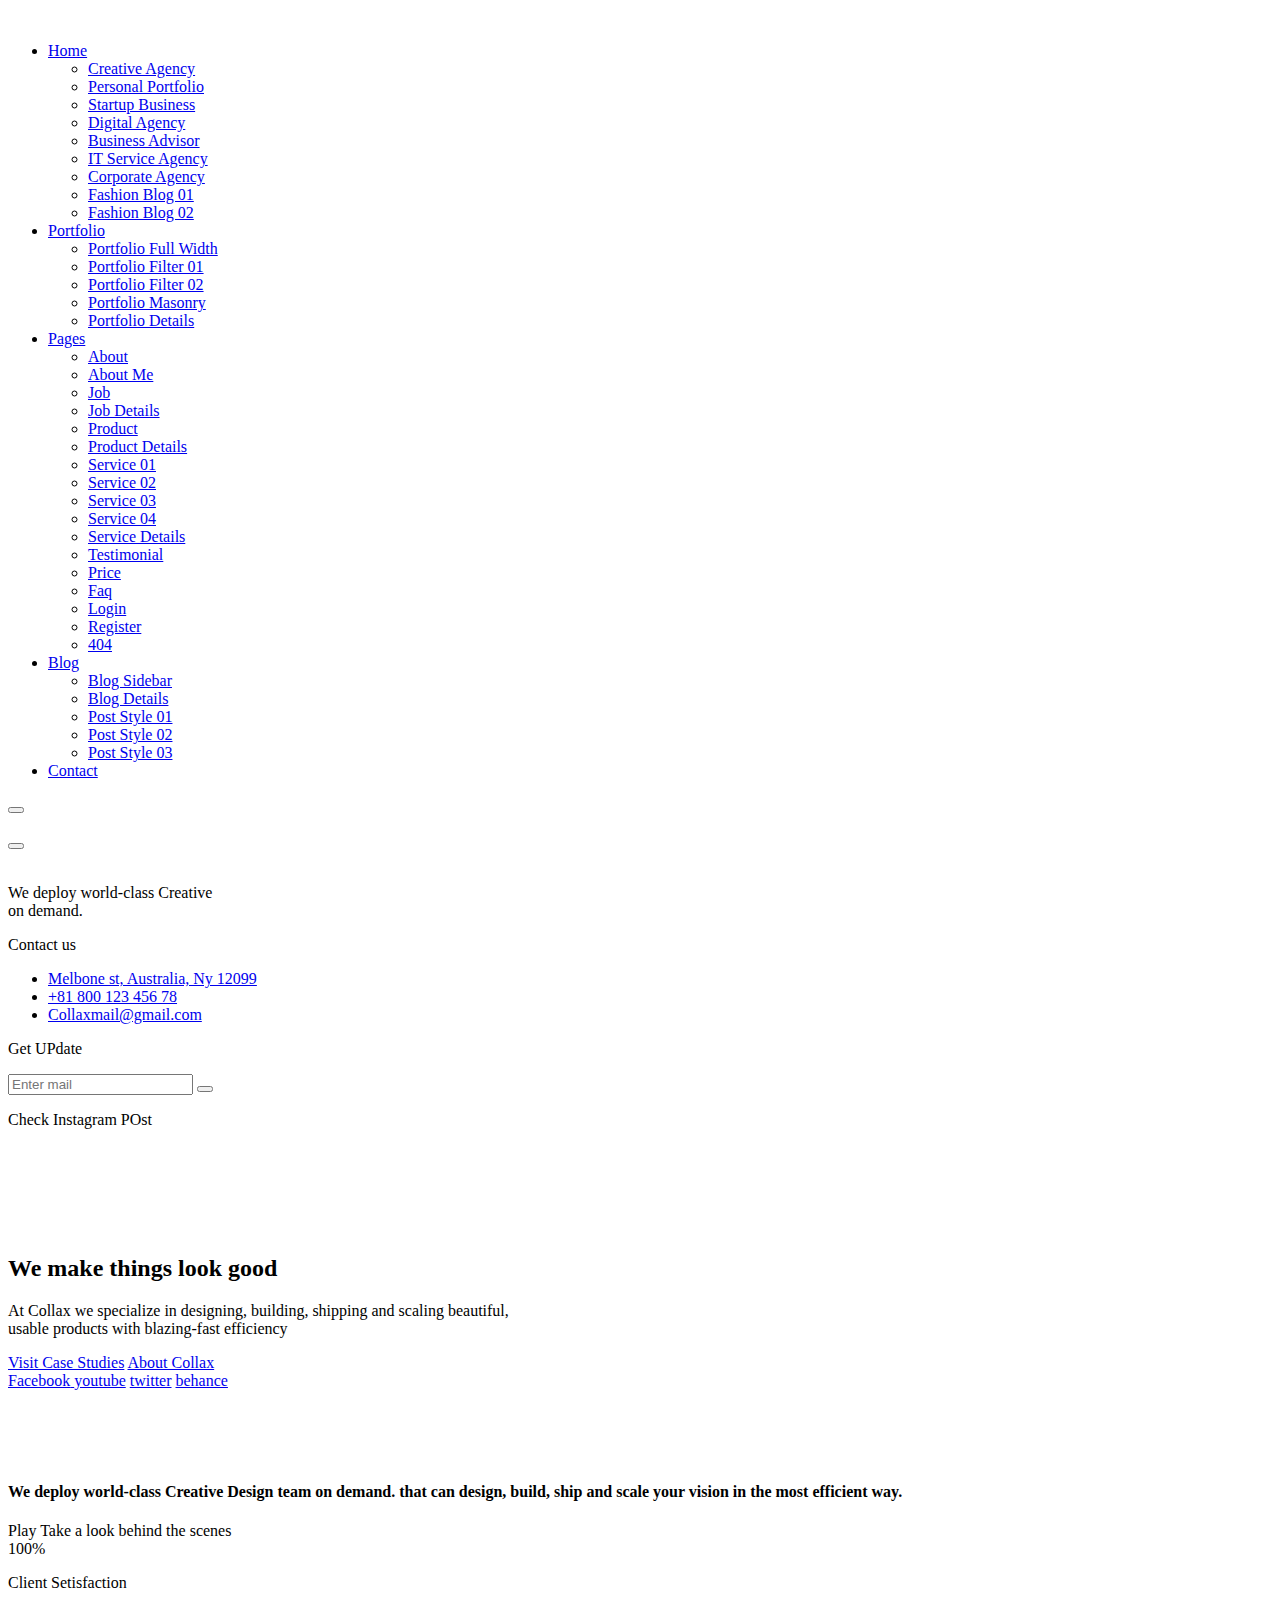
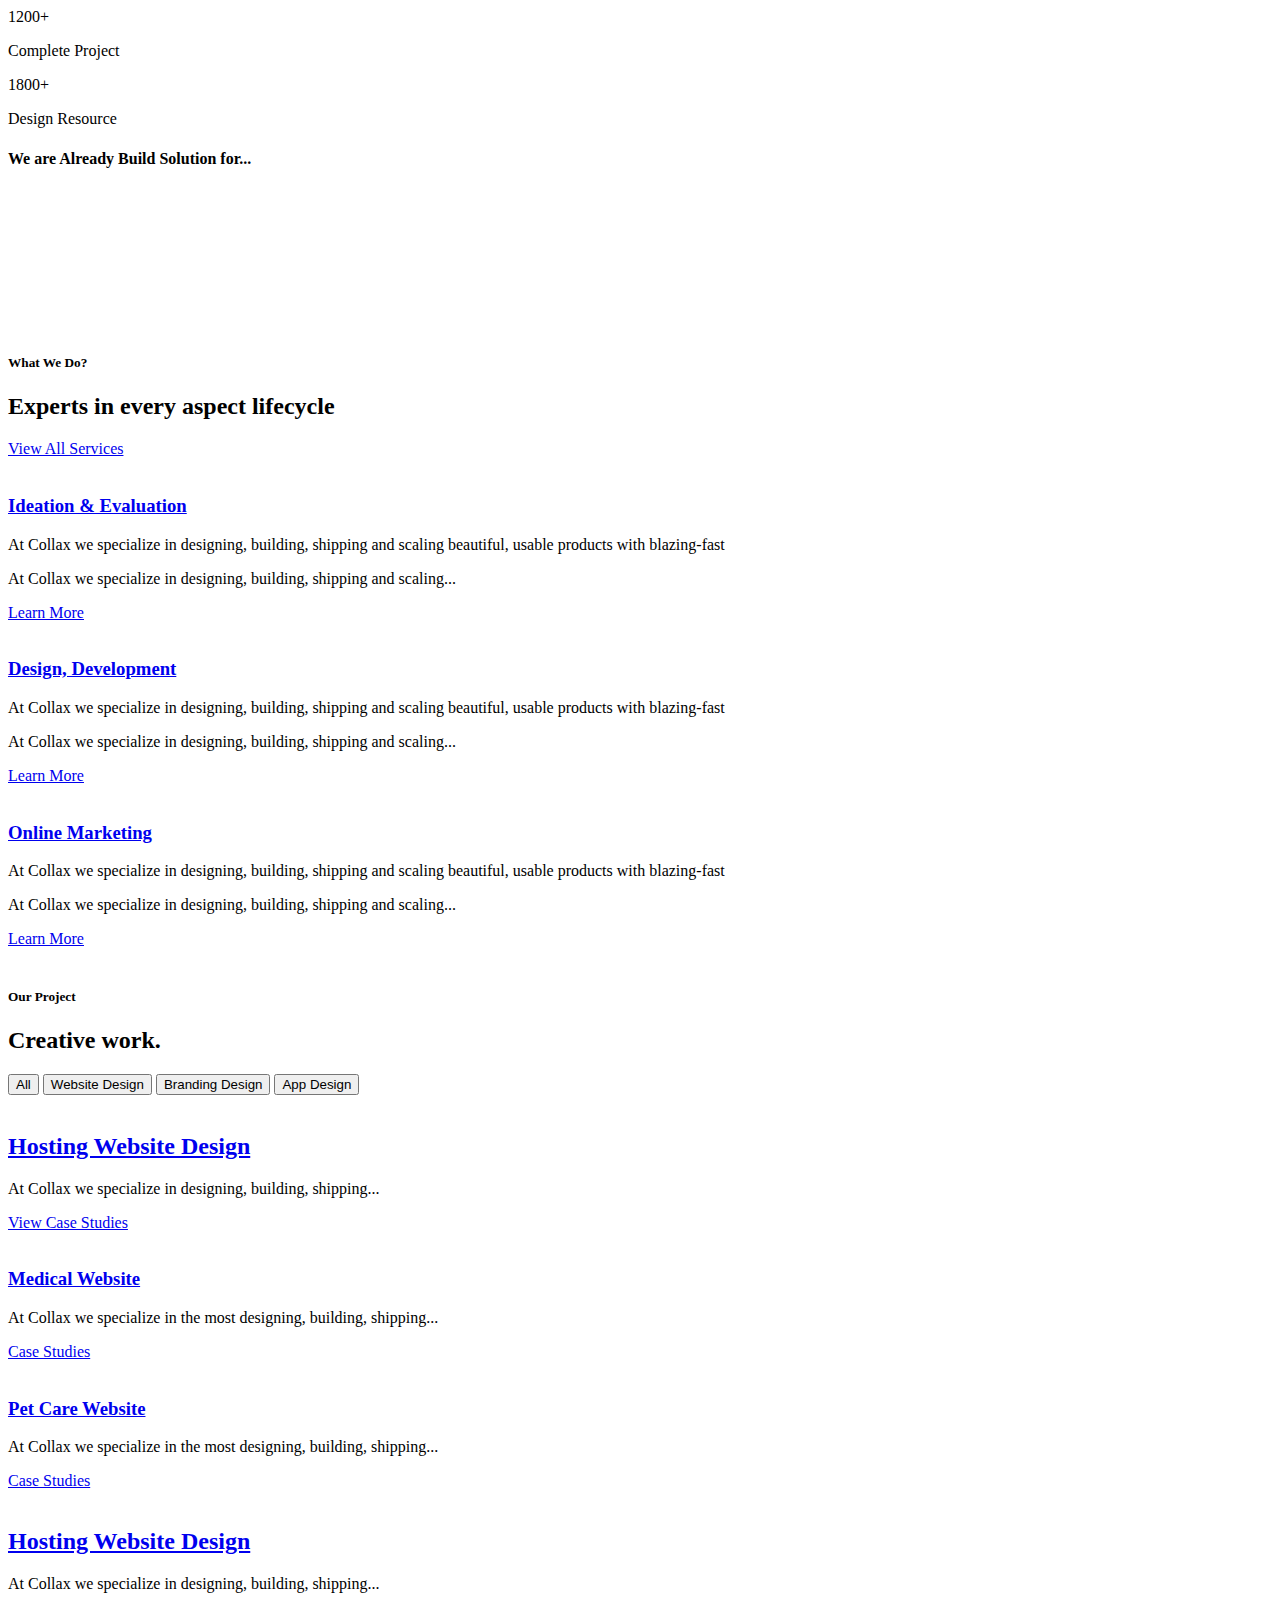
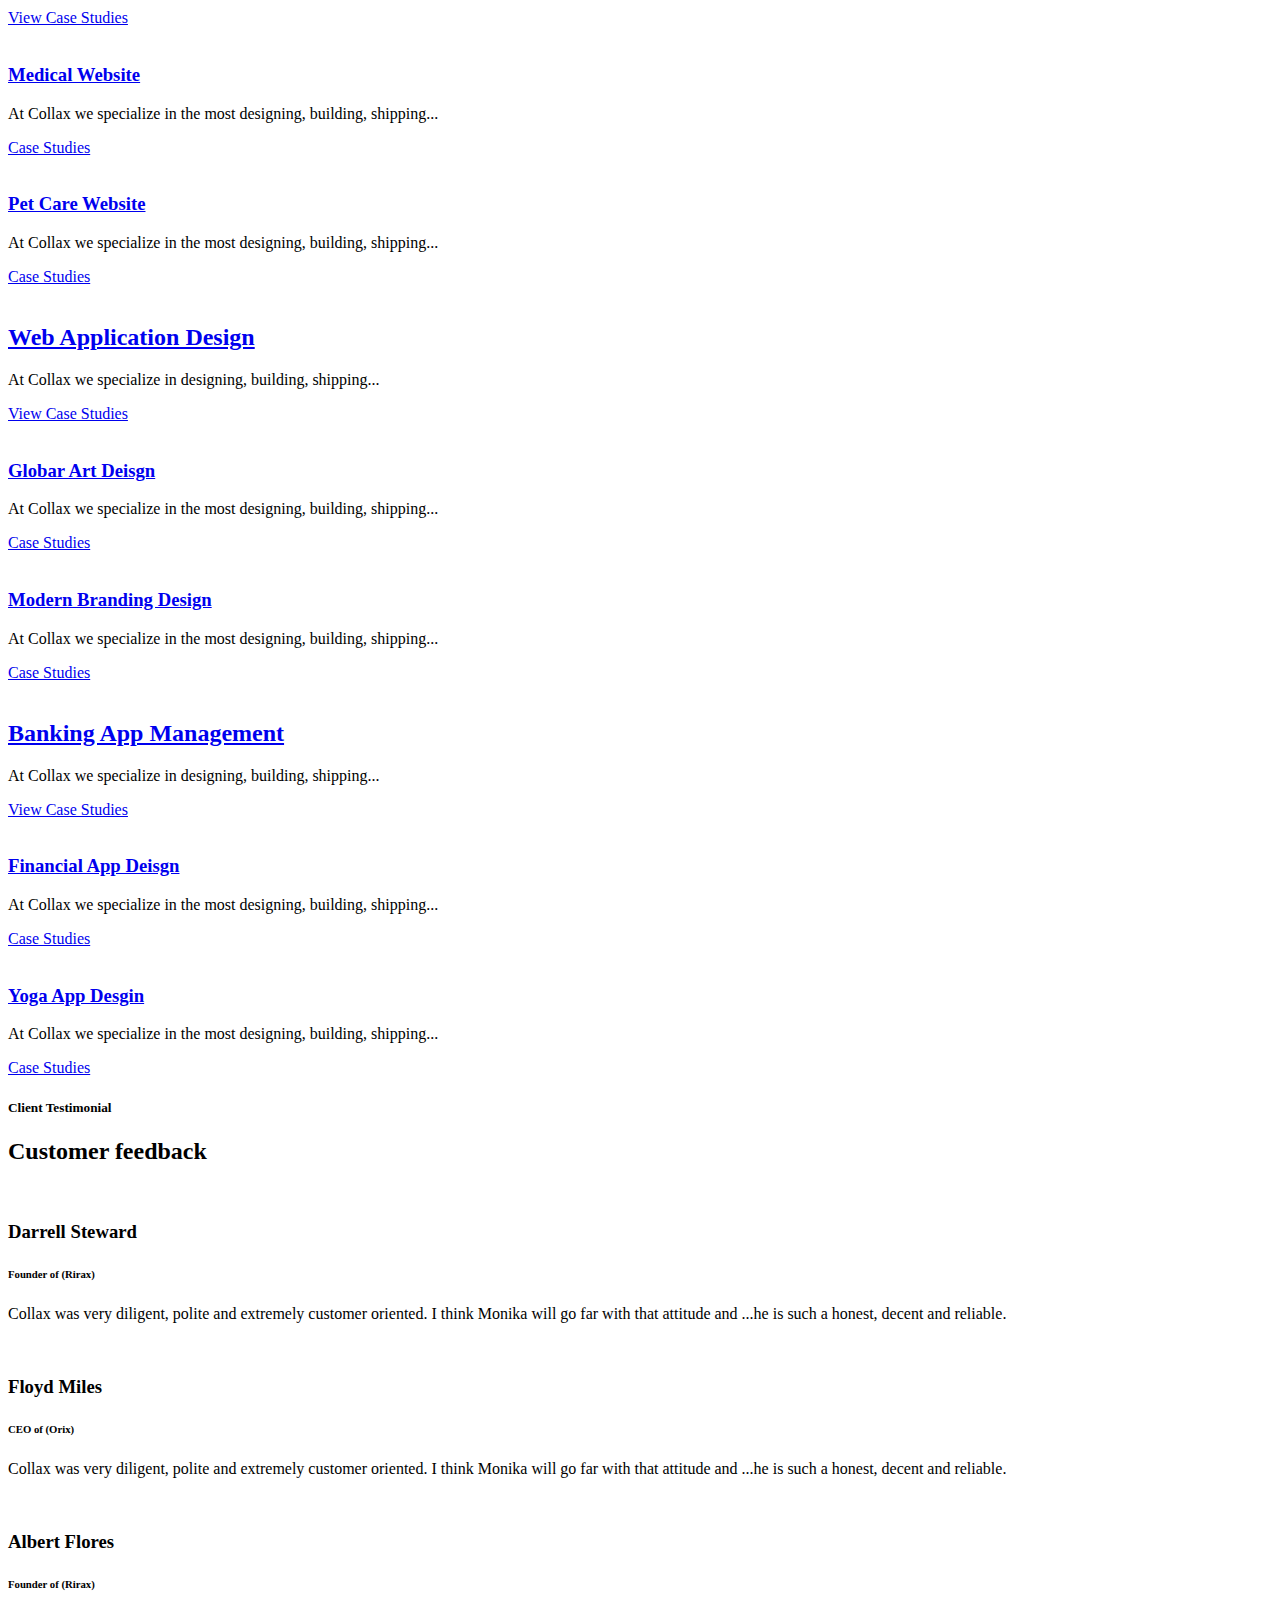
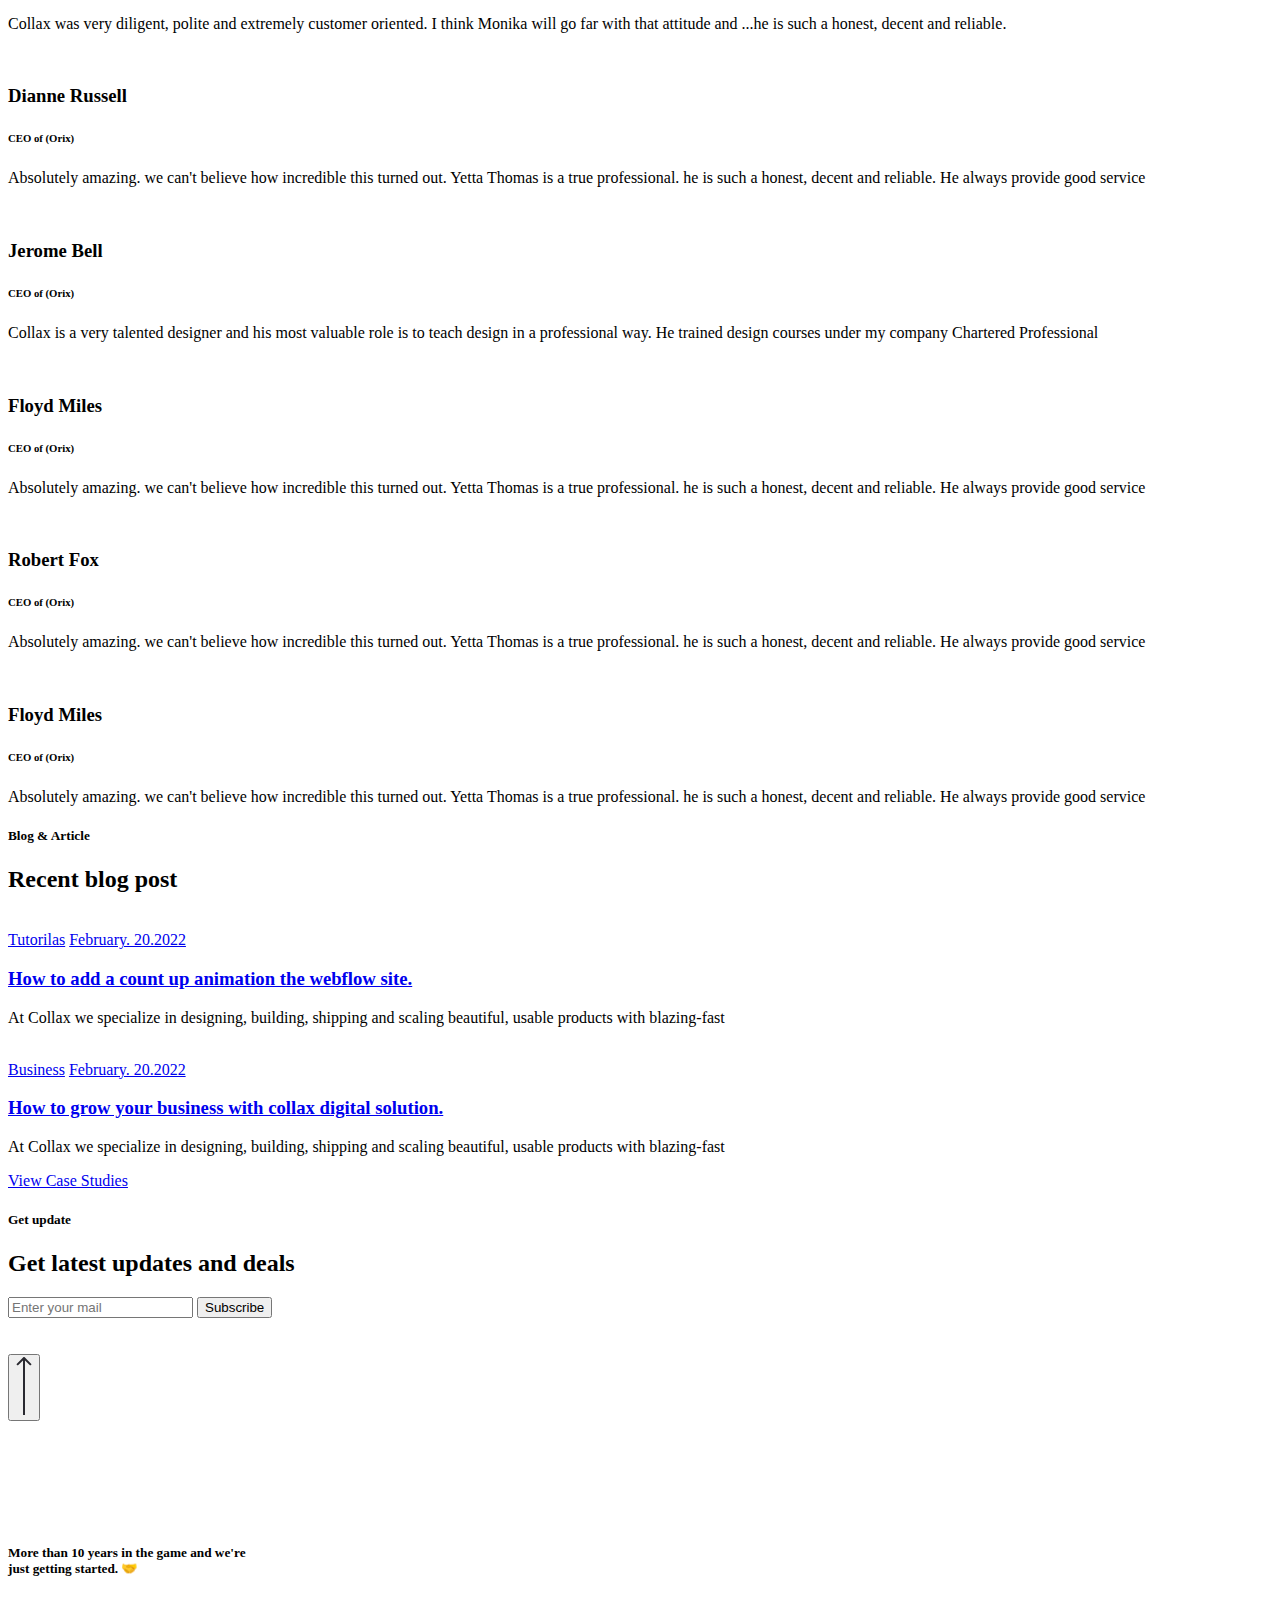
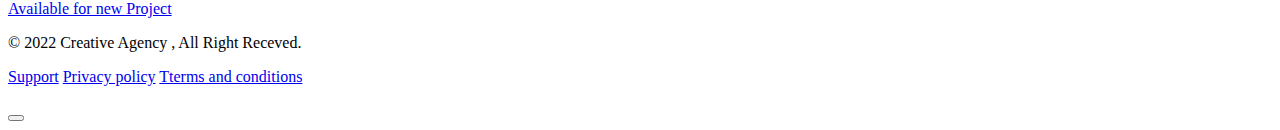
==== index.html @ 12da5104 "test" ====
<!doctype html>
<html class="no-js" lang="zxx">

<head>
   <meta charset="utf-8">
   <meta http-equiv="x-ua-compatible" content="ie=edge">
   <title> Collax - Creative Agency</title>
   <meta name="description" content="">
   <meta name="viewport" content="width=device-width, initial-scale=1">

   <!-- Place favicon.ico in the root directory -->
   <link rel="shortcut icon" type="image/x-icon" href="assets/img/logo/favicon.png">

   <!-- CSS here -->
   <link rel="stylesheet" href="assets/css/bootstrap.min.css">
   <link rel="stylesheet" href="assets/css/animate.css">
   <link rel="stylesheet" href="assets/css/custom-animation.css">
   <link rel="stylesheet" href="assets/css/swiper-bundle.css">
   <link rel="stylesheet" href="assets/css/slick.css">
   <link rel="stylesheet" href="assets/css/flaticon.css">
   <link rel="stylesheet" href="assets/css/meanmenu.css">
   <link rel="stylesheet" href="assets/css/font-awesome-pro.css">
   <link rel="stylesheet" href="assets/css/magnific-popup.css">
   <link rel="stylesheet" href="assets/css/spacing.css">
   <link rel="stylesheet" href="assets/css/style.css">
</head>

<body>
   <!--[if lte IE 9]>
      <p class="browserupgrade">You are using an <strong>outdated</strong> browser. Please <a href="https://browsehappy.com/">upgrade your browser</a> to improve your experience and security.</p>
      <![endif]-->

       <!-- class="wow slideInLeft" data-wow-duration="2s" data-wow-delay="5s" -->

   <!-- tp-header-area-start -->

   <!-- pre loader area start -->
   <div id="preloader">
      <div class="preloader">
          <span></span>
          <span></span>
      </div>
  </div>
  <!-- pre loader area end -->

   <header class="d-none d-lg-block">
      <div id="header-sticky" class="tp-header-area header-transparent pl-165 pr-165 pt-35">
         <div class="container-fluid">
            <div class="row align-items-center">
               <div class="col-xl-3 col-lg-3">
                  <div class="tp-logo">
                     <a href="index.html"><img src="assets/img/logo/logo-blue.png" alt=""></a>
                  </div>
               </div>
               <div class="col-xl-7 col-lg-7">
                  <div class="tp-main-menu">
                     <nav id="mobile-menu">
                        <ul>
                           <li class="has-dropdown"><a href="index.html">Home</a> 
                              <ul class="submenu text-start">
                                 <li><a href="index.html">Creative Agency</a></li>
                                 <li><a href="index-2.html">Personal Portfolio</a></li>
                                 <li><a href="index-3.html">Startup Business</a></li>
                                 <li><a href="index-4.html">Digital Agency</a></li>
                                 <li><a href="index-5.html">Business Advisor</a></li>
                                 <li><a href="index-6.html">IT Service Agency</a></li>
                                 <li><a href="index-7.html">Corporate Agency</a></li>
                                 <li><a href="index-8.html">Fashion Blog 01</a></li>
                                 <li><a href="index-9.html">Fashion Blog 02</a></li>
                              </ul>
                           </li>
                           <li class="has-dropdown "><a href="portfolio.html">Portfolio</a> 
                              <ul class="submenu text-start">
                                 <li><a href="portfolio.html">Portfolio Full Width</a></li>
                                 <li><a href="portfolio-2.html">Portfolio Filter 01</a></li>
                                 <li><a href="portfolio-3.html">Portfolio Filter 02</a></li>
                                 <li><a href="portfolio-mesonary.html">Portfolio Masonry</a></li>
                                 <li><a href="portfolio-details.html">Portfolio Details</a></li>
                              </ul>
                           </li>
                           <li class="has-dropdown has-mega-menu"><a href="#">Pages</a>
                              <ul class="submenu text-start">
                                 <li><a href="about.html">About</a></li>
                                 <li><a href="about-me.html">About Me</a></li>
                                 <li><a href="job.html">Job</a></li>
                                 <li><a href="job-details.html">Job Details</a></li>
                                 <li><a href="product.html">Product</a></li>
                                 <li><a href="product-details.html">Product Details</a></li>
                                 <li><a href="service-1.html">Service 01</a></li>
                                 <li><a href="service-2.html">Service 02</a></li>
                                 <li><a href="service-3.html">Service 03</a></li>
                                 <li><a href="service-4.html">Service 04</a></li>
                                 <li><a href="service-details.html">Service Details</a></li>
                                 <li><a href="testimonial.html">Testimonial</a></li>
                                 <li><a href="price.html">Price</a></li>
                                 <li><a href="faq.html">Faq</a></li>
                                 <li><a href="login.html">Login</a></li>
                                 <li><a href="registration.html">Register</a></li>
                                 <li><a href="404.html">404</a></li>
                              </ul>
                           </li>
                           <li class="has-dropdown "><a href="blog.html">Blog</a>
                              <ul class="submenu text-start">
                                 <li><a href="blog.html">Blog Sidebar</a></li>
                                 <li><a href="blog-details.html">Blog Details</a></li>
                                 <li><a href="blog-grid-1.html">Post Style 01</a></li>
                                 <li><a href="blog-grid-2.html">Post Style 02</a></li>
                                 <li><a href="blog-grid-3.html">Post Style 03</a></li>
                              </ul>
                           </li>
                           <li><a href="contact.html">Contact</a></li>
                        </ul>
                     </nav>
                  </div>
               </div>
               <div class="col-xl-2 col-lg-2">
                  <div class="tp-menu-bar text-end">
                     <button><i class="fal fa-bars"></i></button>
                  </div>
               </div>
            </div>
         </div>
      </div>
   </header>
   <!-- tp-header-area-end -->

   <!-- mobile-menu-area -->
   <div id="header-sticky-mobile" class="tp-md-menu header-transparent d-lg-none pt-40 pb-40">
      <div class="container-fluid">
         <div class="row align-items-center">
            <div class="col-6">
               <div class="tp-logo">
                  <a href="#"><img src="assets/img/logo/logo.png" alt=""></a>
               </div>
            </div>
            <div class="col-6">
               <div class="bar text-end">
                  <button class="tp-menu-bar" type="submit"><i class="fal fa-bars"></i></button>
               </div>
            </div>
         </div>
      </div>
   </div>
   <!-- mobile-menu-area-end -->

   <!-- tp-offcanvus-area-start -->
   <div class="tp-offcanvas-area">
      <div class="tpoffcanvas">
         <div class="tpoffcanvas__logo">
            <a href="index.html">
               <img src="assets/img/logo/logo-white.png" alt="">
            </a>
         </div>
         <div class="tpoffcanvas__close-btn">
            <a class="close-btn" href="javascript:void(0)"><i class="fal fa-times-hexagon"></i></a>
         </div>
         <div class="tpoffcanvas__content d-none d-sm-block">
            <p>We deploy world-class Creative <br> on demand.</p>
         </div>
         <div class="mobile-menu">

         </div>
         <div class="tpoffcanvas__contact">
            <span>Contact us</span>
            <ul>
               <li><i class="fas fa-star"></i> <a href="https://goo.gl/maps/abHegV4AoiJA6Syd8" target="_blank">Melbone
                     st, Australia, Ny 12099</a></li>
               <li><i class="fas fa-star"></i> <a href="tel:8180012345678">+81 800 123 456 78</a></li>
               <li><i class="fas fa-star"></i> <a href="mailto:Collaxmail@gmail.com">Collaxmail@gmail.com</a></li>
            </ul>
         </div>
         <div class="tpoffcanvas__input d-none d-sm-block">
            <p>Get UPdate</p>
            <form class="p-relative" action="#">
               <input type="text" placeholder="Enter mail">
               <button type="submit"><i class="fas fa-paper-plane"></i></button>
            </form>
         </div>
         <div class="tpoffcanvas__instagram d-none d-sm-block">
            <p>Check Instagram POst</p>
           <div class="tp-insta">
            <div class="row">
               <div class="col-3 col-sm-3"><a href="#"><img src="assets/img/offcanvas/insta-1.jpg" alt=""></a></div>
               <div class="col-3 col-sm-3"><a href="#"><img src="assets/img/offcanvas/insta-2.jpg" alt=""></a></div>
               <div class="col-3 col-sm-3"><a href="#"><img src="assets/img/offcanvas/insta-4.jpg" alt=""></a></div>
               <div class="col-3 col-sm-3"><a href="#"><img src="assets/img/offcanvas/insta-4.jpg" alt=""></a></div>
            </div>
           </div>
         </div>
      </div>
   </div>

   <div class="body-overlay"></div>
   <!-- tp-offcanvus-area-end -->

   <main>
   <!-- tp-hero-area-start -->
   <div class="tp-hero-area tp-hero-space p-relative z-index-1 fix">
      <div class="tp-hero-shape">
         <div class="shape-circle-yellow d-none"></div>
         <div class="shape-circle-blue"></div>
         <div class="shape-one"><img src="assets/img/hero/shape-1.png" alt=""></div>
      </div>
      <div class="tp-hero-wapper">
         <div class="container">
            <div class="row align-items-center">
               <div class="col-xl-7 col-lg-7">
                  <div class="tp-hero-content">
                     <div class="tp-hero-text">
                        <h2 class="tp-hero-title wow tpfadeUp" data-wow-duration=".3s" data-wow-delay=".6s">We make things look good</h2>
                        <p class="wow tpfadeUp" data-wow-duration=".5s" data-wow-delay=".8s">At Collax we specialize in designing, building, shipping and scaling beautiful, <br>
                           usable products with blazing-fast efficiency</p>
                        <div class="tp-hero-button mb-140 wow tpfadeUp" data-wow-duration=".7s" data-wow-delay="1s">
                           <a class="tp-btn mr-30" href="portfolio-details.html">Visit Case Studies</a>
                           <a class="tp-btn-grey" href="about-me.html">About Collax <i class="far fa-arrow-right"></i></a>
                        </div>
                        <div class="tp-hero-social pb-30 wow tpfadeIn" data-wow-duration=".7s" data-wow-delay="1.2s">
                           <div class="tp-hero-social bp-hero-social">
                              <a class="social-icon-1" href="#">
                                 <i class="fab fa-facebook-f social-icon-1"></i><span>Facebook</span>
                              </a>
                              <a class="social-icon-3" href="#"><i
                                    class="fab fa-youtube social-icon-3"></i><span>youtube</span></a>
                              <a class="social-icon-2" href="#"><i
                                    class="fab fa-twitter social-icon-2"></i><span>twitter</span></a>
                              <a class="social-icon-4" href="#"><i
                                    class="fab fa-behance social-icon-4"></i><span>behance</span></a>
                           </div>
                        </div>
                     </div>
                  </div>
               </div>
               <div class="col-xl-5 col-lg-5">
                  <div class="tp-hero-big-img wow fadeInRight"  data-wow-duration=".7s" data-wow-delay="1.2s">
                     <img src="assets/img/hero/hero-2.png" alt="">
                  </div>
               </div>
            </div>
         </div>
      </div>
   </div>
   <!-- tp-hero-area-end -->

   <!--creative-area-start -->
   <div class="p-relative">
      <div class="shape-two z-index-1">
         <img src="assets/img/hero/shape-2.png" alt="">
      </div>
      <div class="tp-creative-area p-relative black-bg pt-140 pb-135 fix">
         <div class="circle-animation testimonial">
            <span class="tp-circle-1"></span>
            <span class="tp-circle-2"></span>
         </div>
         <div class="creative-shape-img">
            <img src="assets/img/creative/creative-hand.png" alt="">
         </div>
         <div class="creative-shape-img-2">
            <img src="assets/img/creative/creative-circle-img.png" alt="">
         </div>
         <div class="container creative-z-index ">
            <div class="row">
               <div class="col-lg-12">
                  <div class="tp-creative-box text-center">
                     <div class="tp-creative-content mb-110">
                        <h4 class="tp-creative-title">We deploy world-class <b>Creative Design team</b> on demand.
                           that can design, build, ship and
                           scale your vision in the most efficient way.</h4>
                     </div>
                     <div class="tp-play-button mb-150">
                        <a class="popup-video" href="https://www.youtube.com/watch?v=PO_fBTkoznc"><i
                              class="fal fa-play"></i></a>
                        <span>Play Take a look behind the scenes</span>
                     </div>
                  </div>
               </div>
            </div>
            <div class="creative-box pl-40 pr-40">
               <div class="row gx-5">
                  <div class="col-lg-4 col-md-12 col-xs-12 mb-30">
                     <div class="tp-creative-item wow tpfadeUp" data-wow-duration=".3s" data-wow-delay=".6s">
                        <div class="tp-creative-yellow d-flex align-items-center">
                           <div class="tp-creative-icon mr-35">
                              <i class="flaticon-satisfaction"></i>
                           </div>
                           <div class="counter-text">
                              <span>100%</span>
                              <p class="m-0">Client Setisfaction</p>
                           </div>
                        </div>
                     </div>
                  </div>
                  <div class="col-lg-4 col-md-12 col-xs-12 mb-30">
                     <div class="tp-creative-item tp-creative-blue wow tpfadeUp" data-wow-duration=".5s" data-wow-delay=".8s">
                        <div class="tp-creative-yellow d-flex align-items-center">
                           <div class="tp-creative-icon mr-35">
                              <i class="flaticon-clipboard"></i>
                           </div>
                           <div class="counter-text">
                              <span>1200+</span>
                              <p class="m-0">Complete Project</p>
                           </div>
                        </div>
                     </div>
                  </div>
                  <div class="col-lg-4 col-md-12 col-xs-12 mb-30">
                     <div class="tp-creative-item tp-creative-pink wow tpfadeUp" data-wow-duration=".7s" data-wow-delay="1s">
                        <div class="tp-creative-yellow d-flex align-items-center">
                           <div class="tp-creative-icon mr-35">
                              <i class="flaticon-setting"></i>
                           </div>
                           <div class="counter-text">
                              <span>1800+</span>
                              <p class="m-0">Design Resource</p>
                           </div>
                        </div>
                     </div>
                  </div>
               </div>
            </div>
         </div>
      </div>
   </div>
   <!--creative-area-end -->

   <!--bran-area start -->
   <div class="tp-brand-area pt-135 grey-bg">
      <div class="container">
         <div class="row">
            <div class="col-12">
               <div class="tp-brand-section text-center pb-60">
                  <h4 class="tp-brand-title">We are Already Build Solution for...</h4>
               </div>
            </div>
         </div>
         <div class="tp-brand-slider-section">
            <div class="swiper-container brand-slider-active">
               <div class="swiper-wrapper d-flex align-items-center">
                  <div class="swiper-slide">
                     <div class="tp-brand-icon text-center">
                        <img src="assets/img/brand/brand-1.png" alt="">
                     </div>
                  </div>
                  <div class="swiper-slide">
                     <div class="tp-brand-icon text-center">
                        <img src="assets/img/brand/brand-2.png" alt="">
                     </div>
                  </div>
                  <div class="swiper-slide">
                     <div class="tp-brand-icon text-center">
                        <img src="assets/img/brand/brand-3.png" alt="">
                     </div>
                  </div>
                  <div class="swiper-slide">
                     <div class="tp-brand-icon text-center">
                        <img src="assets/img/brand/brand-4.png" alt="">
                     </div>
                  </div>
                  <div class="swiper-slide">
                     <div class="tp-brand-icon text-center">
                        <img src="assets/img/brand/brand-5.png" alt="">
                     </div>
                  </div>
                  <div class="swiper-slide">
                     <div class="tp-brand-icon text-center">
                        <img src="assets/img/brand/brand-6.png" alt="">
                     </div>
                  </div>
                  <div class="swiper-slide">
                     <div class="tp-brand-icon text-center">
                        <img src="assets/img/brand/brand-6.png" alt="">
                     </div>
                  </div>
               </div>
            </div>
         </div>
      </div>
   </div>
   <!--bran-area end -->

   <!-- service-area-start -->
   <div class="tp-service-area pt-190 pb-100 grey-bg p-relative fix">
      <div class="tp-sv-shape-img z-index-1">
         <img src="assets/img/service/service-shape.png" alt="">
      </div>
      <div class="circle-animation service">
         <span class="tp-circle-1"></span>
         <span class="tp-circle-2"></span>
      </div>
      <div class="circle-animation service-two">
         <span class="tp-circle-skye"></span>
      </div>
      <div class="container">
         <div class="row">
            <div class="col-lg-6 col-md-12 col-12">
               <div class="tp-service-section-box mb-30 wow tpfadeUp" data-wow-duration=".3s" data-wow-delay=".6s">
                  <h5 class="tp-subtitle pb-10">What We Do?</h5>
                  <h2 class="tp-title">Experts in every aspect lifecycle </h2>
                  <a class="tp-btn" href="service-details.html">View All Services</a>
               </div>
            </div>
            <div class="col-lg-6 col-md-12 col-12">
               <div class="tp-sv-box  wow tpfadeUp" data-wow-duration=".5s" data-wow-delay=".8s">
                  <div class="tp-service-item d-flex mb-30">
                     <div class="tp-sv-img">
                        <img src="assets/img/service/service-1.png" alt="">
                     </div>
                     <div class="tp-sv-content pl-60">
                        <h3 class=" tp-sv-title mb-35"><a href="service-details.html">Ideation & Evaluation</a></h3>
                        <p class="mb-30">At Collax we specialize in designing, building, shipping and scaling
                           beautiful,
                           usable products with blazing-fast</p>
                        <p>At Collax we specialize in designing, building, shipping and scaling...</p>
                        <div class="tp-sv-link mt-35">
                           <a href="service-details.html"><i class="far fa-arrow-right"></i> Learn More</a>
                        </div>
                     </div>
                  </div>
               </div>
            </div>
            <div class="col-lg-6 col-md-12 col-12">
               <div class="tp-sv-box wow tpfadeUp" data-wow-duration=".7s" data-wow-delay="1s">
                  <div class="tp-service-item d-flex mb-30">
                     <div class="tp-sv-img">
                        <img src="assets/img/service/service-2.png" alt="">
                     </div>
                     <div class="tp-sv-content pl-60">
                           <h3 class="tp-sv-title mb-35"><a href="service-details.html">Design, Development</a></h3>
                        <p class="mb-30">At Collax we specialize in designing, building, shipping and scaling
                           beautiful,
                           usable products with blazing-fast</p>
                        <p>At Collax we specialize in designing, building, shipping and scaling...</p>
                        <div class="tp-sv-link mt-35">
                           <a href="service-3.html"><i class="far fa-arrow-right"></i> Learn More</a>
                        </div>
                     </div>
                  </div>
               </div>
            </div>
            <div class="col-lg-6 col-md-12 col-12">
               <div class="tp-sv-box wow tpfadeUp" data-wow-duration=".9s" data-wow-delay="1.2s">
                  <div class="tp-service-item d-flex mb-30">
                     <div class="tp-sv-img">
                        <img src="assets/img/service/service-3.png" alt="">
                     </div>
                     <div class="tp-sv-content pl-60">
                           <h3 class=" tp-sv-title mb-35"><a href="service-details.html">Online Marketing</a></h3>
                        <p class="mb-30">At Collax we specialize in designing, building, shipping and scaling
                           beautiful,
                           usable products with blazing-fast</p>
                        <p>At Collax we specialize in designing, building, shipping and scaling...</p>
                        <div class="tp-sv-link mt-35">
                           <a href="service-4.html"><i class="far fa-arrow-right"></i> Learn More</a>
                        </div>
                     </div>
                  </div>
               </div>
            </div>
         </div>
      </div>
   </div>
   <!-- service-area-end -->

   <!-- project-area-start -->
   <div class="tp-project-area p-relative pt-130 pb-100">
      <div class="tp-project-shape">
         <img src="assets/img/project/project-shape.png" alt="">
      </div>
      <div class="container">
         <div class="row align-items-center mb-15">
            <div class="col-xl-5 col-lg-12 col-md-12">
               <div class="tp-project-section-box">
                  <h5 class="tp-subtitle">Our Project</h5>
                  <h2 class="tp-title">Creative work. </h2>
               </div>
            </div>
            <div class="col-xl-7 col-lg-12 col-md-12">
               <div class="tp-service-tab-button">
                  <nav>
                     <div class="nav tp-service-tab justify-content-xl-end justify-content-lg-center" id="nav-tab"
                        role="tablist">
                        <button class="nav-links mb-10" id="nav-all-tab" data-bs-toggle="tab" data-bs-target="#all"
                           type="button" role="tab" aria-controls="all" aria-selected="true">All</button>

                        <button class="nav-links mb-10" id="nav-design-tab" data-bs-toggle="tab"
                           data-bs-target="#design" type="button" role="tab" aria-controls="design"
                           aria-selected="true">Website Design</button>

                        <button class="nav-links active mb-10" id="nav-branding-tab" data-bs-toggle="tab"
                           data-bs-target="#branding" type="button" role="tab" aria-controls="branding"
                           aria-selected="true">Branding Design
                        </button>

                        <button class="nav-links mb-10" id="nav-app-tab" data-bs-toggle="tab" data-bs-target="#app"
                           type="button" role="tab" aria-controls="app" aria-selected="true">App Design</button>
                     </div>
                  </nav>
               </div>
            </div>
         </div>
         <div class="tab-content" id="nav-tabContent">
            <div class="tab-pane fade " id="all" role="tabpanel" aria-labelledby="nav-all-tab" tabindex="0">
               <div class="project-tab-main">
                  <div class="row gx-1  ">
                     <div class="col-xl-6 col-lg-12">
                        <div class="tp-project-box mb-20">
                           <div class="tp-project-img fix mb-45">
                              <img class="w-100" src="assets/img/project/brand-1.jpg" alt="">
                           </div>
                           <div class="tp-project-content ml-20">
                              <h2 class="pro-lg-title"><a href="portfolio-details.html">Hosting Website Design</a></h2>
                              <p>At Collax we specialize in designing, building, shipping...</p>
                              <a class="tp-btn-sm" href="contact.html">View Case Studies <i class="far fa-arrow-right"></i></a>
                           </div>
                        </div>
                     </div>
                     <div class="col-xl-6 col-lg-12">
                        <div class="row">
                           <div class=" col-xl-12 col-lg-12">
                              <div class="tp-project-box-sm d-flex align-items-center mb-20">
                                 <div class="tp-project-sm-img fix ml-25 mr-35">
                                    <img src="assets/img/project/app-2.jpg" alt="">
                                 </div>
                                 <div class="tp-project-sm-content">
                                    <h3 class="pro-sm-title"><a href="portfolio-details.html">Medical Website</a></h3>
                                    <p>At Collax we specialize in the most designing, building, shipping...</p>
                                    <a class="tp-btn-white-sm" href="portfolio-details.html">Case Studies <i
                                          class="far fa-arrow-right"></i></a>
                                 </div>
                              </div>
                           </div>
                           <div class="col-xl-12 col-lg-12">
                              <div class="tp-project-box-sm d-flex align-items-center">
                                 <div class="tp-project-sm-img fix ml-25 mr-35">
                                    <img src="assets/img/project/project-4.jpg" alt="">
                                 </div>
                                 <div class="tp-project-sm-content">
                                    <h3 class="pro-sm-title"><a href="portfolio-details.html">Pet Care Website</a></h3>
                                    <p>At Collax we specialize in the most designing, building, shipping...</p>
                                    <a class="tp-btn-white-sm" href="cportfolio-details.html">Case Studies <i
                                          class="far fa-arrow-right"></i></a>
                                 </div>
                              </div>
                           </div>
                        </div>
                     </div>
                  </div>
               </div>
            </div>
            <div class="tab-pane fade" id="design" role="tabpanel" aria-labelledby="nav-design-tab" tabindex="0">
               <div class="project-tab-main">
                  <div class="row gx-1  ">
                     <div class="col-xl-6 col-lg-12">
                        <div class="tp-project-box mb-20">
                           <div class="tp-project-img fix mb-45">
                              <img class="w-100" src="assets/img/project/project-1.jpg" alt="">
                           </div>
                           <div class="tp-project-content ml-20">
                              <h2 class="pro-lg-title"><a href="portfolio-details.html">Hosting Website Design</a></h2>
                              <p>At Collax we specialize in designing, building, shipping...</p>
                              <a class="tp-btn-sm" href="portfolio-details.html">View Case Studies <i class="far fa-arrow-right"></i></a>
                           </div>
                        </div>
                     </div>
                     <div class="col-xl-6 col-lg-12">
                        <div class="row">
                           <div class=" col-xl-12 col-lg-12">
                              <div class="tp-project-box-sm d-flex align-items-center mb-20">
                                 <div class="tp-project-sm-img fix ml-25 mr-35">
                                    <img src="assets/img/project/project-2.jpg" alt="">
                                 </div>
                                 <div class="tp-project-sm-content">
                                    <h3 class="pro-sm-title"><a href="portfolio-details.html">Medical Website</a></h3>
                                    <p>At Collax we specialize in the most designing, building, shipping...</p>
                                    <a class="tp-btn-white-sm" href="portfolio-details.html">Case Studies <i
                                          class="far fa-arrow-right"></i></a>
                                 </div>
                              </div>
                           </div>
                           <div class="col-xl-12 col-lg-12">
                              <div class="tp-project-box-sm d-flex align-items-center">
                                 <div class="tp-project-sm-img fix ml-25 mr-35">
                                    <img src="assets/img/project/project-4.jpg" alt="">
                                 </div>
                                 <div class="tp-project-sm-content">
                                    <h3 class="pro-sm-title"><a href="portfolio-details.html">Pet Care Website</a></h3>
                                    <p>At Collax we specialize in the most designing, building, shipping...</p>
                                    <a class="tp-btn-white-sm" href="portfolio-details.html">Case Studies <i
                                          class="far fa-arrow-right"></i></a>
                                 </div>
                              </div>
                           </div>
                        </div>
                     </div>
                  </div>
               </div>
            </div>
            <div class="tab-pane fade show active " id="branding" role="tabpanel" aria-labelledby="nav-branding-tab"
               tabindex="0">
               <div class="project-tab-main">
                  <div class="row gx-1  ">
                     <div class="col-xl-6 col-lg-12">
                        <div class="tp-project-box mb-20">
                           <div class="tp-project-img fix mb-45">
                              <img class="w-100" src="assets/img/project/brand-1.jpg" alt="">
                           </div>
                           <div class="tp-project-content ml-20">
                              <h2 class="pro-lg-title"><a href="portfolio-details.html">Web Application Design</a></h2>
                              <p>At Collax we specialize in designing, building, shipping...</p>
                              <a class="tp-btn-sm" href="portfolio-details.html">View Case Studies <i class="far fa-arrow-right"></i></a>
                           </div>
                        </div>
                     </div>
                     <div class="col-xl-6 col-lg-12">
                        <div class="row">
                           <div class=" col-xl-12 col-lg-12">
                              <div class="tp-project-box-sm d-flex align-items-center mb-20">
                                 <div class="tp-project-sm-img fix ml-25 mr-35">
                                    <img src="assets/img/project/brand-2.jpg" alt="">
                                 </div>
                                 <div class="tp-project-sm-content">
                                    <h3 class="pro-sm-title"><a href="portfolio-details.html">Globar Art Deisgn</a></h3>
                                    <p>At Collax we specialize in the most designing, building, shipping...</p>
                                    <a class="tp-btn-white-sm" href="portfolio-details.html">Case Studies <i
                                          class="far fa-arrow-right"></i></a>
                                 </div>
                              </div>
                           </div>
                           <div class="col-xl-12 col-lg-12">
                              <div class="tp-project-box-sm d-flex align-items-center">
                                 <div class="tp-project-sm-img fix ml-25 mr-35">
                                    <img src="assets/img/project/brand-3.jpg" alt="">
                                 </div>
                                 <div class="tp-project-sm-content">
                                    <h3 class="pro-sm-title"><a href="portfolio-details.html">Modern Branding Design</a></h3>
                                    <p>At Collax we specialize in the most designing, building, shipping...</p>
                                    <a class="tp-btn-white-sm" href="portfolio-details.html">Case Studies <i
                                          class="far fa-arrow-right"></i></a>
                                 </div>
                              </div>
                           </div>
                        </div>
                     </div>
                  </div>
               </div>
            </div>
            <div class="tab-pane fade" id="app" role="tabpanel" aria-labelledby="nav-app-tab" tabindex="0">
               <div class="project-tab-main">
                  <div class="row gx-1  ">
                     <div class="col-xl-6 col-lg-12">
                        <div class="tp-project-box mb-20">
                           <div class="tp-project-img fix mb-45">
                              <img class="w-100" src="assets/img/project/app-1.jpg" alt="">
                           </div>
                           <div class="tp-project-content ml-20">
                              <h2 class="pro-lg-title"><a href="portfolio-details.html">Banking App Management</a></h2>
                              <p>At Collax we specialize in designing, building, shipping...</p>
                              <a class="tp-btn-sm" href="portfolio-details.html">View Case Studies <i class="far fa-arrow-right"></i></a>
                           </div>
                        </div>
                     </div>
                     <div class="col-xl-6 col-lg-12">
                        <div class="row">
                           <div class=" col-xl-12 col-lg-12">
                              <div class="tp-project-box-sm d-flex align-items-center mb-20">
                                 <div class="tp-project-sm-img fix ml-25 mr-35">
                                    <img src="assets/img/project/app-2.jpg" alt="">
                                 </div>
                                 <div class="tp-project-sm-content">
                                    <h3 class="pro-sm-title"><a href="portfolio-details.html">Financial App Deisgn</a></h3>
                                    <p>At Collax we specialize in the most designing, building, shipping...</p>
                                    <a class="tp-btn-white-sm" href="portfolio-details.html">Case Studies <i
                                          class="far fa-arrow-right"></i></a>
                                 </div>
                              </div>
                           </div>
                           <div class="col-xl-12 col-lg-12">
                              <div class="tp-project-box-sm d-flex align-items-center">
                                 <div class="tp-project-sm-img fix ml-25 mr-35">
                                    <img src="assets/img/project/app-3.jpg" alt="">
                                 </div>
                                 <div class="tp-project-sm-content">
                                    <h3 class="pro-sm-title"><a href="portfolio-details.html">Yoga App Desgin</a></h3>
                                    <p>At Collax we specialize in the most designing, building, shipping...</p>
                                    <a class="tp-btn-white-sm" href="portfolio-details.html">Case Studies <i
                                          class="far fa-arrow-right"></i></a>
                                 </div>
                              </div>
                           </div>
                        </div>
                     </div>
                  </div>
               </div>
            </div>
         </div>
      </div>
   </div>
   <!-- project-area-end -->

   <!-- testimonial-area start-->
   <div class="tp-testimonial-area black-bg pt-130 pb-130 fix">
      <div class="container-fluid">
         <div class="row">
            <div class="col-xl-12">
               <div class="tp-testimonial-section-box text-center pb-25">
                  <h5 class="tp-subtitle">Client Testimonial</h5>
                  <h2 class="tp-title tp-white-text">Customer feedback</h2>
               </div>
            </div>
         </div>
         <div class="tp-testimonial-slider-section d-flex justify-content-center mb-50">
            <div class="swiper-container testimonial-slider-active">
               <div class="swiper-wrapper">
                  <div class="swiper-slide">
                     <div class="tp-testimonial-item">
                        <div class="tp-testi-meta d-flex justify-content-between mb-40">
                           <div class="tp-testi-icon-box d-flex align-items-center">
                              <div class="tp-testi-img mr-20"><img src="assets/img/testimonial/testi-1.png" alt="">
                              </div>
                              <div class="tp-testi-client-position">
                                 <h3>Darrell Steward</h3>
                                 <h6>Founder of (Rirax)</h6>
                              </div>
                           </div>
                           <div class="tp-testi-ratting">
                              <i class="fas fa-star"></i>
                              <i class="fas fa-star"></i>
                              <i class="fas fa-star"></i>
                              <i class="fas fa-star"></i>
                              <i class="fas fa-star"></i>
                           </div>
                        </div>
                        <div class="tp-testi-p-text">
                           <p>Collax was very diligent, polite and extremely customer oriented. I think Monika will
                              go
                              far with that attitude and ...he is such a honest, decent and reliable.</p>
                        </div>
                     </div>
                  </div>
                  <div class="swiper-slide">
                     <div class="tp-testimonial-item">
                        <div class="tp-testi-meta d-flex justify-content-between mb-40">
                           <div class="tp-testi-icon-box d-flex align-items-center">
                              <div class="tp-testi-img mr-20"><img src="assets/img/testimonial/testi-2.jpg" alt="">
                              </div>
                              <div class="tp-testi-client-position">
                                 <h3>Floyd Miles</h3>
                                 <h6>CEO of (Orix)</h6>
                              </div>
                           </div>
                           <div class="tp-testi-ratting">
                              <i class="fas fa-star"></i>
                              <i class="fas fa-star"></i>
                              <i class="fas fa-star"></i>
                              <i class="fas fa-star"></i>
                              <i class="fas fa-star"></i>
                           </div>
                        </div>
                        <div class="tp-testi-p-text">
                           <p>Collax was very diligent, polite and extremely customer oriented. I think Monika will
                              go
                              far with that attitude and ...he is such a honest, decent and reliable.</p>
                        </div>
                     </div>
                  </div>
                  <div class="swiper-slide">
                     <div class="tp-testimonial-item">
                        <div class="tp-testi-meta d-flex justify-content-between mb-40">
                           <div class="tp-testi-icon-box d-flex align-items-center">
                              <div class=" tp-testi-img mr-20"><img src="assets/img/testimonial/testi-3.png" alt="">
                              </div>
                              <div class="tp-testi-client-position">
                                 <h3>Albert Flores</h3>
                                 <h6>Founder of (Rirax)</h6>
                              </div>
                           </div>
                           <div class="tp-testi-ratting">
                              <i class="fas fa-star"></i>
                              <i class="fas fa-star"></i>
                              <i class="fas fa-star"></i>
                              <i class="fas fa-star"></i>
                              <i class="fas fa-star"></i>
                           </div>
                        </div>
                        <div class="tp-testi-p-text">
                           <p>Collax was very diligent, polite and extremely customer oriented. I think Monika will
                              go
                              far with that attitude and ...he is such a honest, decent and reliable.</p>
                        </div>
                     </div>
                  </div>
               </div>
            </div>
         </div>
         <div class="tp-testimonial-slider-section-2 d-flex justify-content-center">
            <div class="swiper-container testimonial-slider-active-2">
               <div class="swiper-wrapper">
                  <div class="swiper-slide">
                     <div class="tp-testimonial-item">
                        <div class="tp-testi-meta d-flex justify-content-between mb-40">
                           <div class="tp-testi-icon-box d-flex align-items-center">
                              <div class="tp-testi-img mr-20"><img src="assets/img/testimonial/testi-4.jpg" alt="">
                              </div>
                              <div class="tp-testi-client-position">
                                 <h3>Dianne Russell</h3>
                                 <h6>CEO of (Orix)</h6>
                              </div>
                           </div>
                           <div class="tp-testi-ratting">
                              <i class="fas fa-star"></i>
                              <i class="fas fa-star"></i>
                              <i class="fas fa-star"></i>
                              <i class="fas fa-star"></i>
                              <i class="fas fa-star"></i>
                           </div>
                        </div>
                        <div class="tp-testi-p-text">
                           <p>Absolutely amazing. we can't believe how incredible this turned out. Yetta Thomas is a
                              true professional. he is such a honest, decent and reliable. He always provide good
                              service</p>
                        </div>
                     </div>
                  </div>
                  <div class="swiper-slide">
                     <div class="tp-testimonial-item">
                        <div class="tp-testi-meta d-flex justify-content-between mb-40">
                           <div class="tp-testi-icon-box d-flex align-items-center">
                              <div class="tp-testi-img mr-20"><img src="assets/img/testimonial/testi-5.jpg" alt="">
                              </div>
                              <div class="tp-testi-client-position">
                                 <h3>Jerome Bell</h3>
                                 <h6>CEO of (Orix)</h6>
                              </div>
                           </div>
                           <div class="tp-testi-ratting">
                              <i class="fas fa-star"></i>
                              <i class="fas fa-star"></i>
                              <i class="fas fa-star"></i>
                              <i class="fas fa-star"></i>
                              <i class="fas fa-star"></i>
                           </div>
                        </div>
                        <div class="tp-testi-p-text">
                           <p>Collax is a very talented designer and his most valuable role is to teach design in a
                              professional way. He trained design courses under my company Chartered Professional</p>
                        </div>
                     </div>
                  </div>
                  <div class="swiper-slide">
                     <div class="tp-testimonial-item">
                        <div class="tp-testi-meta d-flex justify-content-between mb-40">
                           <div class="tp-testi-icon-box d-flex align-items-center">
                              <div class=" tp-testi-img mr-20"><img src="assets/img/testimonial/testi-6.jpg" alt="">
                              </div>
                              <div class="tp-testi-client-position">
                                 <h3>Floyd Miles</h3>
                                 <h6>CEO of (Orix)</h6>
                              </div>
                           </div>
                           <div class="tp-testi-ratting">
                              <i class="fas fa-star"></i>
                              <i class="fas fa-star"></i>
                              <i class="fas fa-star"></i>
                              <i class="fas fa-star"></i>
                              <i class="fas fa-star"></i>
                           </div>
                        </div>
                        <div class="tp-testi-p-text">
                           <p>Absolutely amazing. we can't believe how incredible this turned out. Yetta Thomas is a
                              true professional. he is such a honest, decent and reliable. He always provide good
                              service</p>
                        </div>
                     </div>
                  </div>
                  <div class="swiper-slide">
                     <div class="tp-testimonial-item">
                        <div class="tp-testi-meta d-flex justify-content-between mb-40">
                           <div class="tp-testi-icon-box d-flex align-items-center">
                              <div class=" tp-testi-img mr-20"><img src="assets/img/testimonial/testi-4.jpg" alt="">
                              </div>
                              <div class="tp-testi-client-position">
                                 <h3>Robert Fox</h3>
                                 <h6>CEO of (Orix)</h6>
                              </div>
                           </div>
                           <div class="tp-testi-ratting">
                              <i class="fas fa-star"></i>
                              <i class="fas fa-star"></i>
                              <i class="fas fa-star"></i>
                              <i class="fas fa-star"></i>
                              <i class="fas fa-star"></i>
                           </div>
                        </div>
                        <div class="tp-testi-p-text">
                           <p>Absolutely amazing. we can't believe how incredible this turned out. Yetta Thomas is a
                              true professional. he is such a honest, decent and reliable. He always provide good
                              service</p>
                        </div>
                     </div>
                  </div>
                  <div class="swiper-slide">
                     <div class="tp-testimonial-item">
                        <div class="tp-testi-meta d-flex justify-content-between mb-40">
                           <div class="tp-testi-icon-box d-flex align-items-center">
                              <div class=" tp-testi-img mr-20"><img src="assets/img/testimonial/testi-5.jpg" alt="">
                              </div>
                              <div class="tp-testi-client-position">
                                 <h3>Floyd Miles</h3>
                                 <h6>CEO of (Orix)</h6>
                              </div>
                           </div>
                           <div class="tp-testi-ratting">
                              <i class="fas fa-star"></i>
                              <i class="fas fa-star"></i>
                              <i class="fas fa-star"></i>
                              <i class="fas fa-star"></i>
                              <i class="fas fa-star"></i>
                           </div>
                        </div>
                        <div class="tp-testi-p-text">
                           <p>Absolutely amazing. we can't believe how incredible this turned out. Yetta Thomas is a
                              true professional. he is such a honest, decent and reliable. He always provide good
                              service</p>
                        </div>
                     </div>
                  </div>
               </div>
            </div>
         </div>
      </div>
   </div>
   <!-- testimonial-area-end -->

   <!-- blog-area-start -->
   <div class="tp-blog-area pt-130 pb-120 p-relative">
      <div class="circle-animation blog-animation">
         <span class="tp-circle-3"></span>
      </div>
      <div class="container">
         <div class="row">
            <div class="col-xl-12">
               <div class="tp-blog-section-box text-center pb-15">
                  <h5 class="tp-subtitle">Blog & Article</h5>
                  <h2 class="tp-title">Recent blog post</h2>
               </div>
            </div>
         </div>
         <div class="row gx-40">
            <div class="col-xl-6 col-lg-6">
               <div class="tp-blog-box mb-30 wow tpfadeLeft" data-wow-duration=".6s" data-wow-delay=".4s">
                  <div class="tp-blog-item">
                     <div class="tp-blog-img fix mb-35">
                        <a href="#"> <img class="w-100" src="assets/img/blog/blog-1.jpg" alt=""></a>
                     </div>
                     <div class="tp-blog-meta d-flex justify-content-between mb-30">
                        <a href="#">Tutorilas</a>
                        <a class="tp-blog-meta-color" href="#">February. 20.2022</a>
                     </div>
                     <div class="tp-blog-info">
                        <h3 class="tp-blog-title"><a href="blog-details.html">How to add a count up animation the webflow site.</a>
                        </h3>
                        <p>At Collax we specialize in designing, building, shipping and scaling beautiful, usable
                           products
                           with blazing-fast</p>
                     </div>
                  </div>
               </div>
            </div>
            <div class="col-xl-6 col-lg-6">
               <div class="tp-blog-box mb-30 wow tpfadeRight" data-wow-duration=".7s" data-wow-delay=".6s">
                  <div class="tp-blog-item">
                     <div class="tp-blog-img fix mb-35">
                        <a href="#"><img class="w-100" src="assets/img/blog/blog-2.jpg" alt=""></a>
                     </div>
                     <div class="tp-blog-meta d-flex justify-content-between mb-30">
                        <a href="#">Business</a>
                        <a class="tp-blog-meta-color" href="#">February. 20.2022</a>
                     </div>
                     <div class="tp-blog-info">
                        <h3 class="tp-blog-title"><a href="blog-details.html">How to grow your business with collax digital
                              solution.</a></h3>
                        <p>At Collax we specialize in designing, building, shipping and scaling beautiful, usable
                           products
                           with blazing-fast</p>
                     </div>
                  </div>
               </div>
            </div>
         </div>
         <div class="row">
            <div class="col-xl-12">
               <div class="tp-blog-button text-center mt-30">
                  <a class="tp-btn" href="blog-details.html">View Case Studies</a>
               </div>
            </div>
         </div>
      </div>
   </div>
   <!-- blog-area-end -->

   <!-- news-letter-area-start -->
   <div class="tp-news-letter-area pb-140 wow tpfadeUp" data-wow-duration=".7s" data-wow-delay=".4s">
      <div class="container">
         <div class="tp-news-letter-box p-relative" data-background="assets/img/news/news-shape.png">
            <div class="row">
               <div class="col-xl-6 col-lg-6 col-md-8 col-12  ">
                  <div class="tp-news-wrapper pl-90 z-index-1">
                     <div class="tp-news-letter-section-box">
                        <h5 class="tp-subtitle subtitle-secondary-color">Get update</h5>
                        <h2 class="tp-title tp-white-text">Get latest updates and deals</h2>
                     </div>
                     <div class="tp-news-button p-relative">
                        <form action="#">
                           <input type="text" placeholder="Enter your mail">
                           <button class="tp-submit-button tp-btn-yellow-semilar" type="submit">Subscribe <i
                                 class="far fa-arrow-right"></i></button>
                        </form>
                     </div>
                  </div>
               </div>
               <div class="col-xl-6 col-lg-6 text-lg-end col-md-4  ">
                  <div class="tp-news-letter-img">
                     <img src="assets/img/news/news-1.png" alt="">
                  </div>
               </div>
            </div>
            <div class="tp-news-shape-img">
               <img src="assets/img/news/news-shape-2.png" alt="">
            </div>
         </div>
      </div>
   </div>
   <!-- news-letter-area-end -->

   </main>

   <!-- footer-area-start -->
   <footer class="p-relative">
      <button class="scrollTop d-none d-md-block" data-target="html">
         <div class="tp-backto-top">
            <svg width="16" height="58" viewBox="0 0 16 58" fill="none" xmlns="http://www.w3.org/2000/svg">
               <path
                  d="M8.70711 0.292892C8.31659 -0.0976295 7.68342 -0.0976296 7.2929 0.292892L0.928934 6.65685C0.53841 7.04738 0.53841 7.68054 0.928934 8.07107C1.31946 8.46159 1.95262 8.46159 2.34315 8.07107L8 2.41422L13.6569 8.07107C14.0474 8.46159 14.6805 8.46159 15.0711 8.07107C15.4616 7.68054 15.4616 7.04738 15.0711 6.65685L8.70711 0.292892ZM9 58L9 1L7 1L7 58L9 58Z"
                  fill="#292930" />
            </svg>
         </div>
      </button>
      <div class="footer-clip-shape">
         <svg width="1918" height="98" viewBox="0 0 1918 98" fill="none" xmlns="http://www.w3.org/2000/svg">
            <path
               d="M435.5 54L0 1V0L1917.5 1L1309 75.5C1263 82 1178.75 88.6471 1176.5 89C1116 98.5 958.667 98.3333 885.5 97C874.167 96.5 856.5 95.5 850.5 95.5C793.5 95.5 554.667 69.3333 435.5 54Z"
               fill="white" />
         </svg>
      </div>
      <div class="tp-clip-height-one"></div>
      <div class="tp-clip-height-two"></div>
      <div class="tp-footer-area tp-footer-space black-bg p-relative fix pt-0">
         <div class="tp-footer-border-shape d-none"></div>
         <div class="tp-footer-border-shape-two"></div>
         <div class="circle-animation footer-animation d-none d-md-block">
            <span class="tp-circle-3"></span>
         </div>
         <div class="container">
            <div class="tp-footer-widget wow tpfadeUp" data-wow-duration=".5s" data-wow-delay=".5s">
               <div class="row align-items-center">
                  <div class="col-xl-7 col-lg-7 col-md-7 col-12">
                     <div class="tp-footer-top">
                        <h5 class="tp-footer-title">More than 10 years in the game and we're <br> just getting started.
                           🤝</h5>
                     </div>
                  </div>
                  <div class="col-xl-5 col-lg-5 col-md-5 col-12">
                     <div class="tp-footer-button text-start text-md-end">
                        <a class="tp-btn" href="contact.html">Available for new Project<i class="far fa-arrow-right"></i> </a>
                     </div>
                  </div>
               </div>
            </div>
         </div>
         <div class="tp-copyright-area pb-90 wow tpfadeUp" data-wow-duration=".5s" data-wow-delay=".7s">
            <div class="container">
               <div class="tp-copyright-box align-items-center">
                  <div class="row align-items-center">
                     <div class="col-xl-5 col-lg-5 col-md-5 col-12">
                        <div class="tp-copyright-text z-index-1">
                           <p class="m-0">© 2022 Creative Agency , All Right Receved.</p>
                        </div>
                     </div>
                     <div class="col-xl-7 col-lg-7 col-md-7 col-12">
                        <div class="tp-copyright-right text-md-end text-start">
                           <a href="#">Support</a>
                           <a href="#">Privacy policy</a>
                           <a href="#">Tterms and conditions</a>
                        </div>
                     </div>
                  </div>
               </div>
               <div class="tp-copyright-logo-box">
                  <div class="row align-items-center">
                     <div class="col-xl-4 col-lg-4 col-md-4 col-12">
                        <div class="tp-copyright-logo mt-35">
                           <a href="index.html"><img src="assets/img/copyright/copyright-logo.png" alt=""></a>
                        </div>
                     </div>
                     <div class="col-xl-8 col-lg-8 col-md-8 col-12">
                        <div class="tp-copyright-social text-md-end mt-25">
                           <a href="#"><i class="fab fa-linkedin-in"></i></a>
                           <a href="#"><i class="fab fa-facebook-f"></i></a>
                           <a href="#"><i class="fab fa-instagram"></i></a>
                           <a href="#"><i class="fab fa-youtube"></i></a>
                        </div>
                     </div>
                  </div>
               </div>
            </div>
         </div>
      </div>
   </footer>
   <!-- footer-area-end -->


   <!-- backto-top-area-start -->
   <button class="scroll-top scroll-to-target d-md-none" data-target="html">
      <i class="far fa-angle-double-up"></i>
  </button>
   <!-- backto-top-area-end -->


   <!-- JS here -->
   <script src="assets/js/jquery.js"></script>
   <script src="assets/js/waypoints.js"></script>
   <script src="assets/js/bootstrap.bundle.min.js"></script>
   <script src="assets/js/swiper-bundle.js"></script>
   <script src="assets/js/slick.js"></script>
   <script src="assets/js/magnific-popup.js"></script>
   <script src="assets/js/counterup.js"></script>
   <script src="assets/js/wow.js"></script>
   <script src="assets/js/meanmenu.js"></script>
   <script src="assets/js/isotope-pkgd.js"></script>
   <script src="assets/js/imagesloaded-pkgd.js"></script>
   <script src="assets/js/ajax-form.js"></script>
   <script src="assets/js/main.js"></script>
</body>

</html>
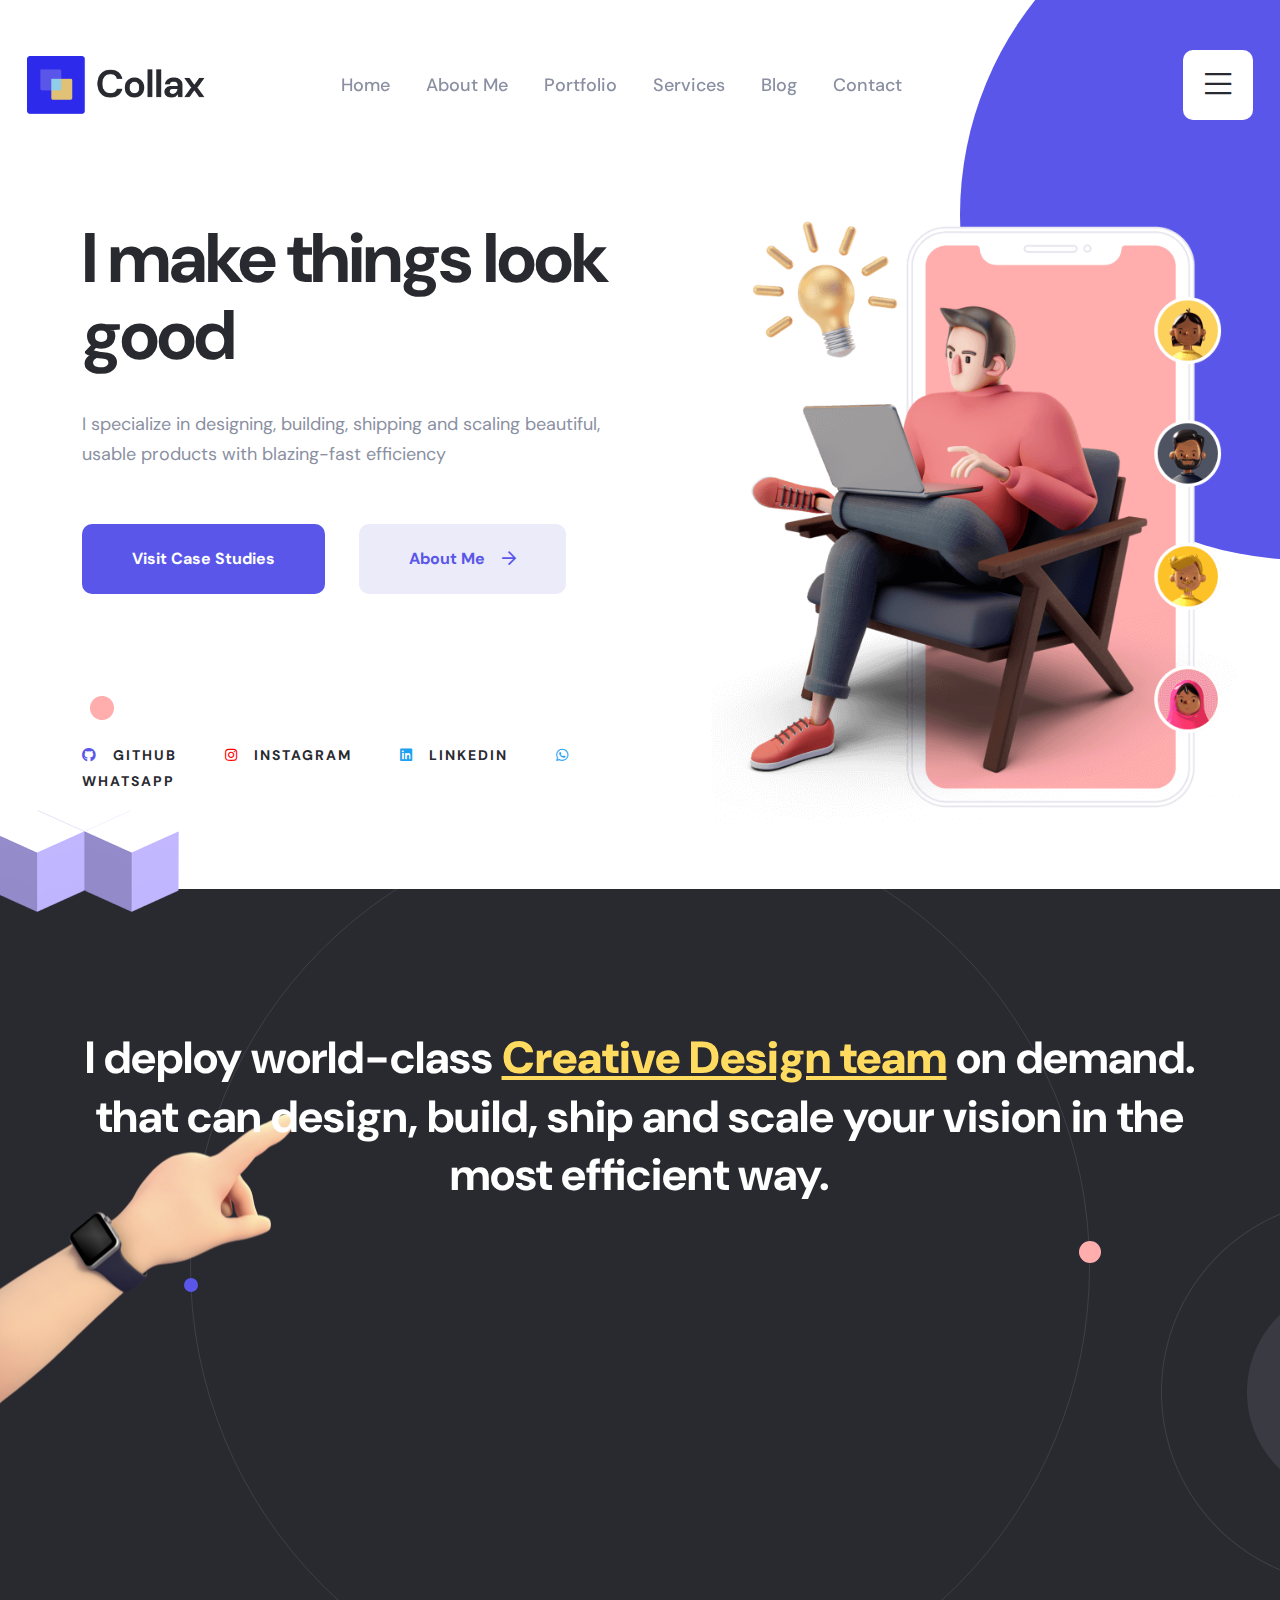
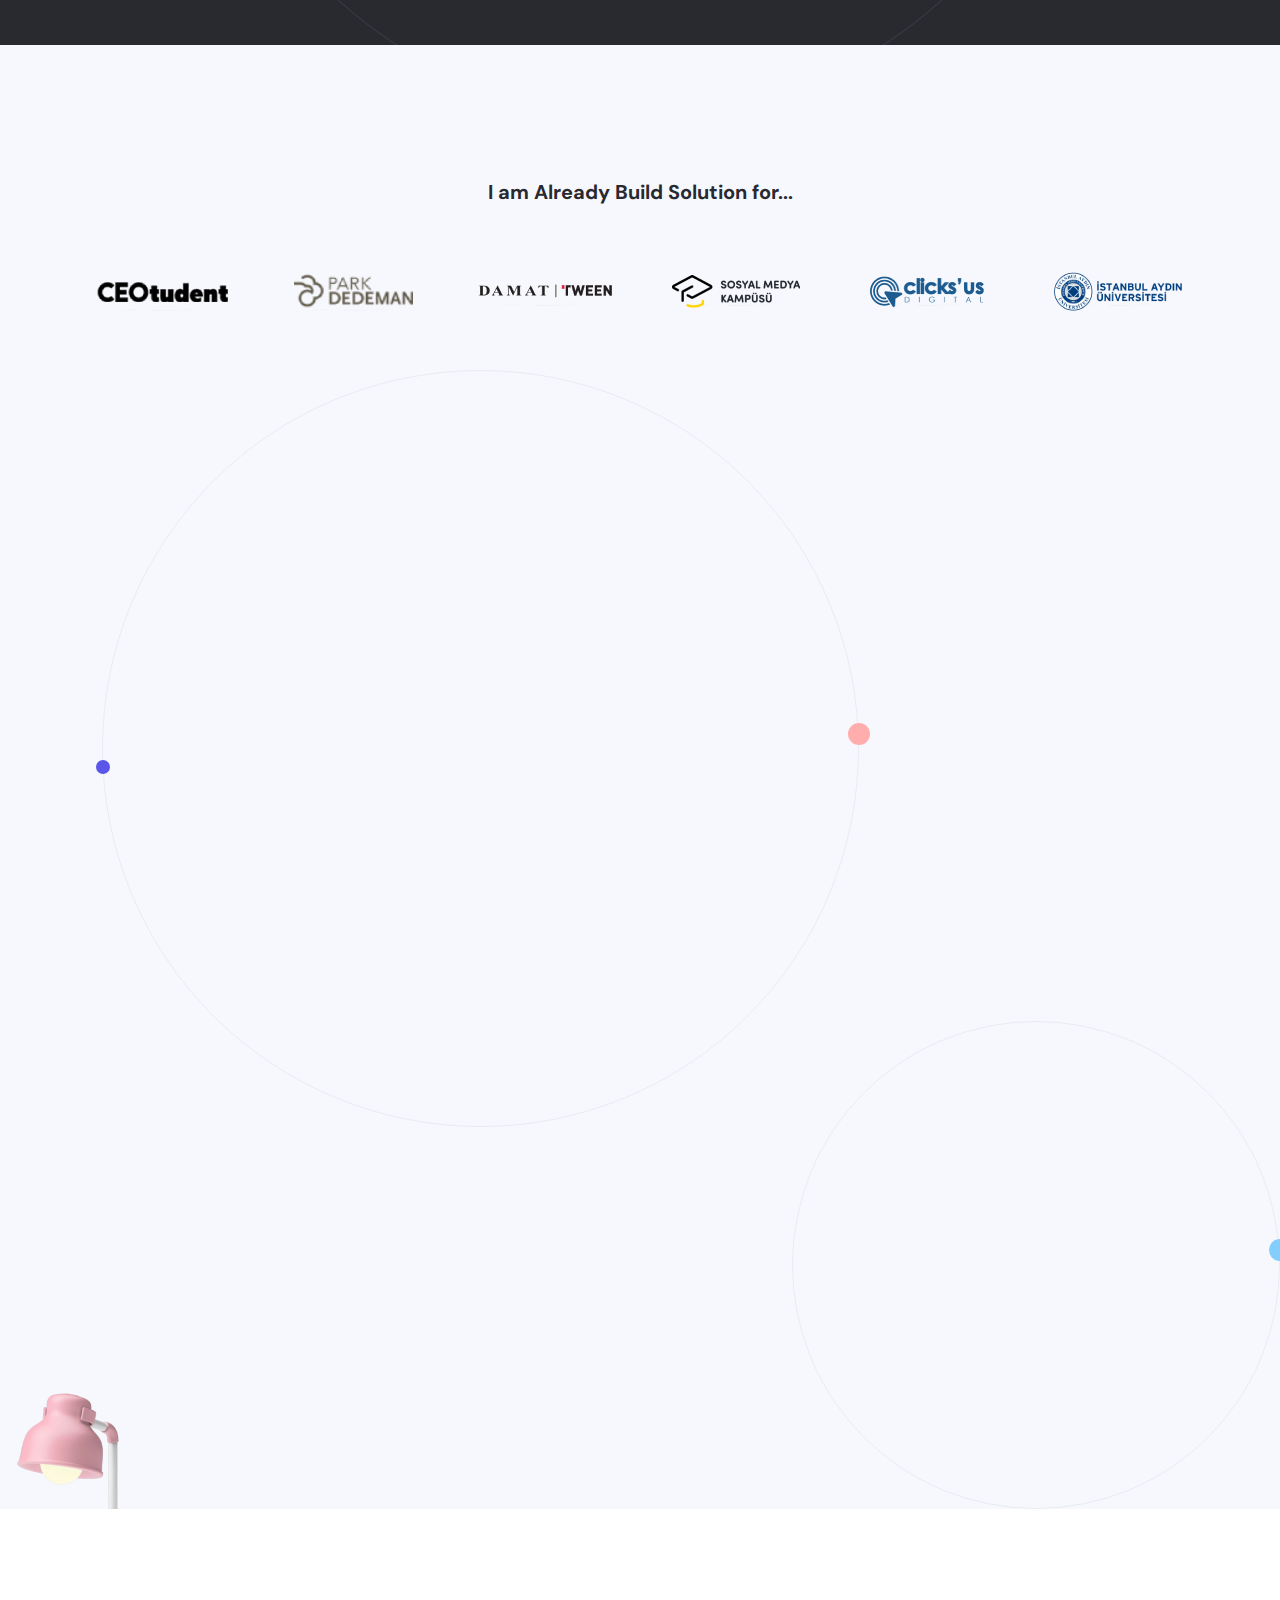
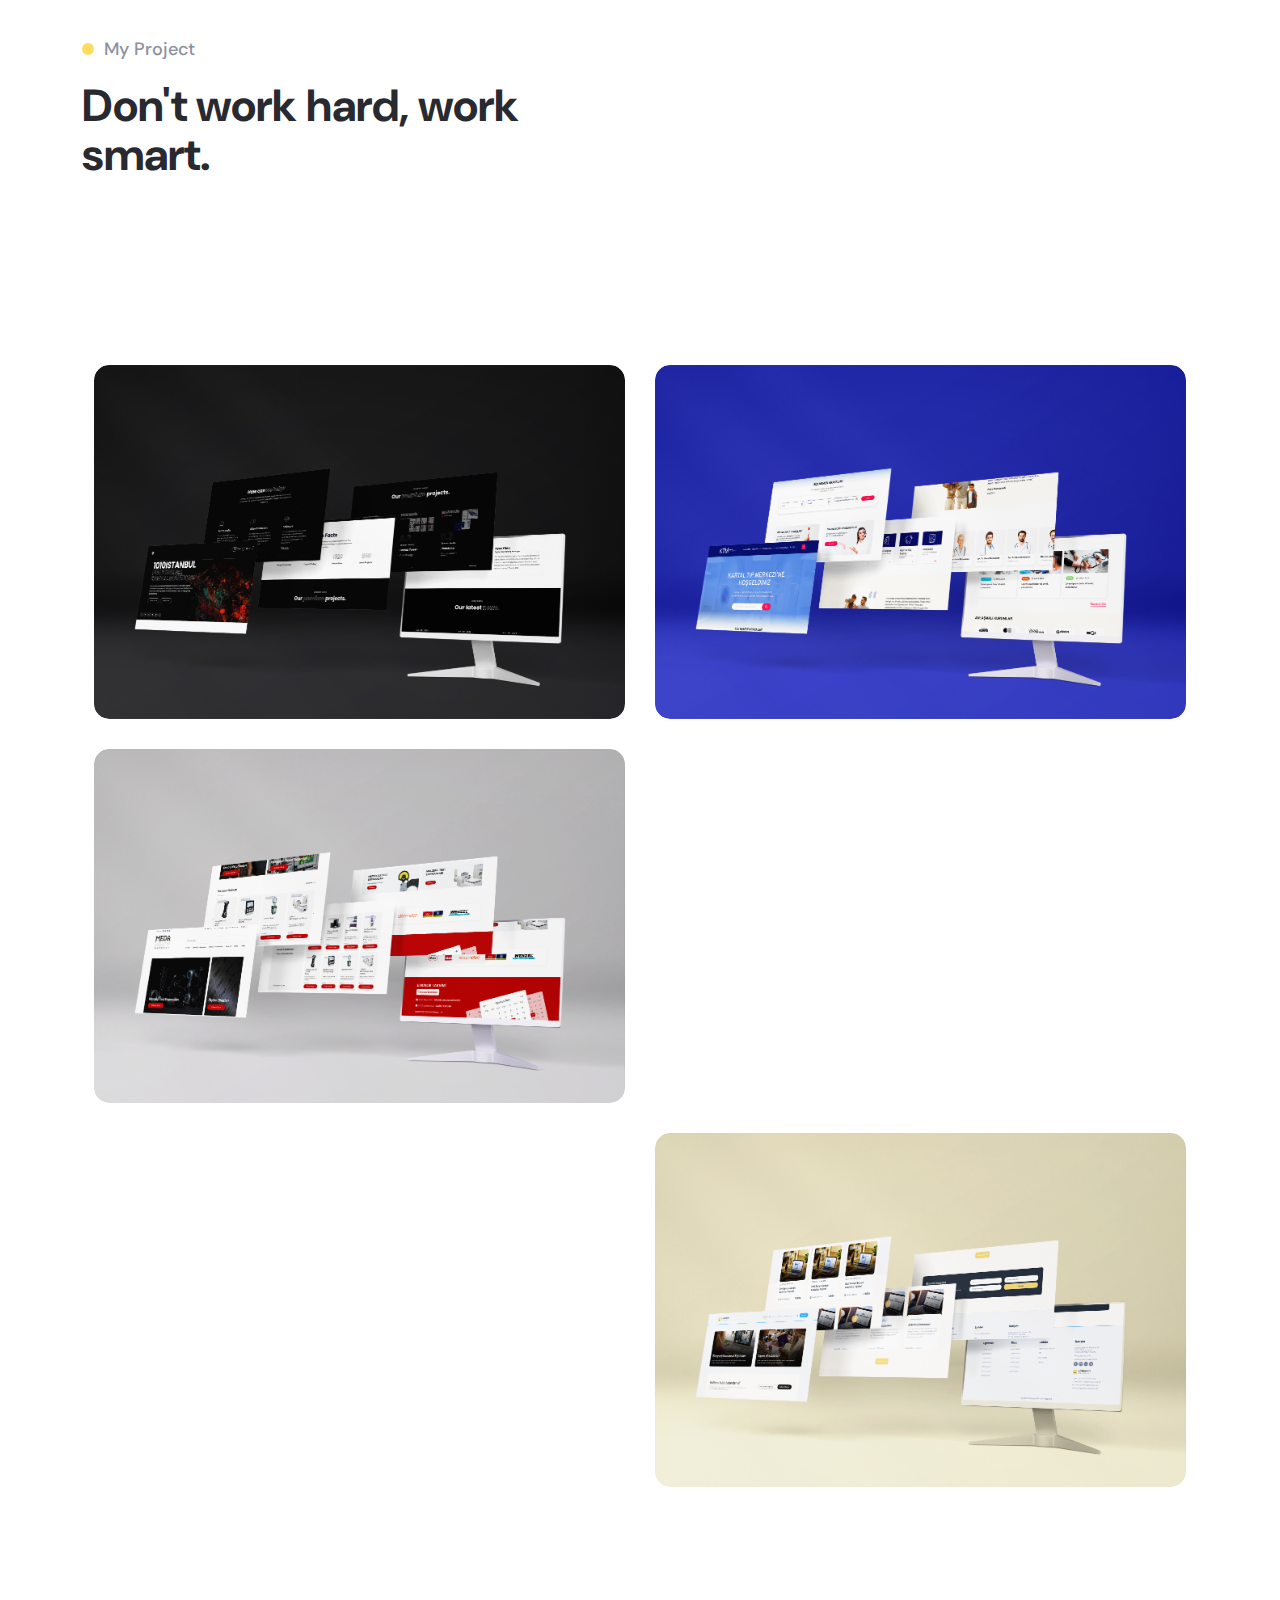
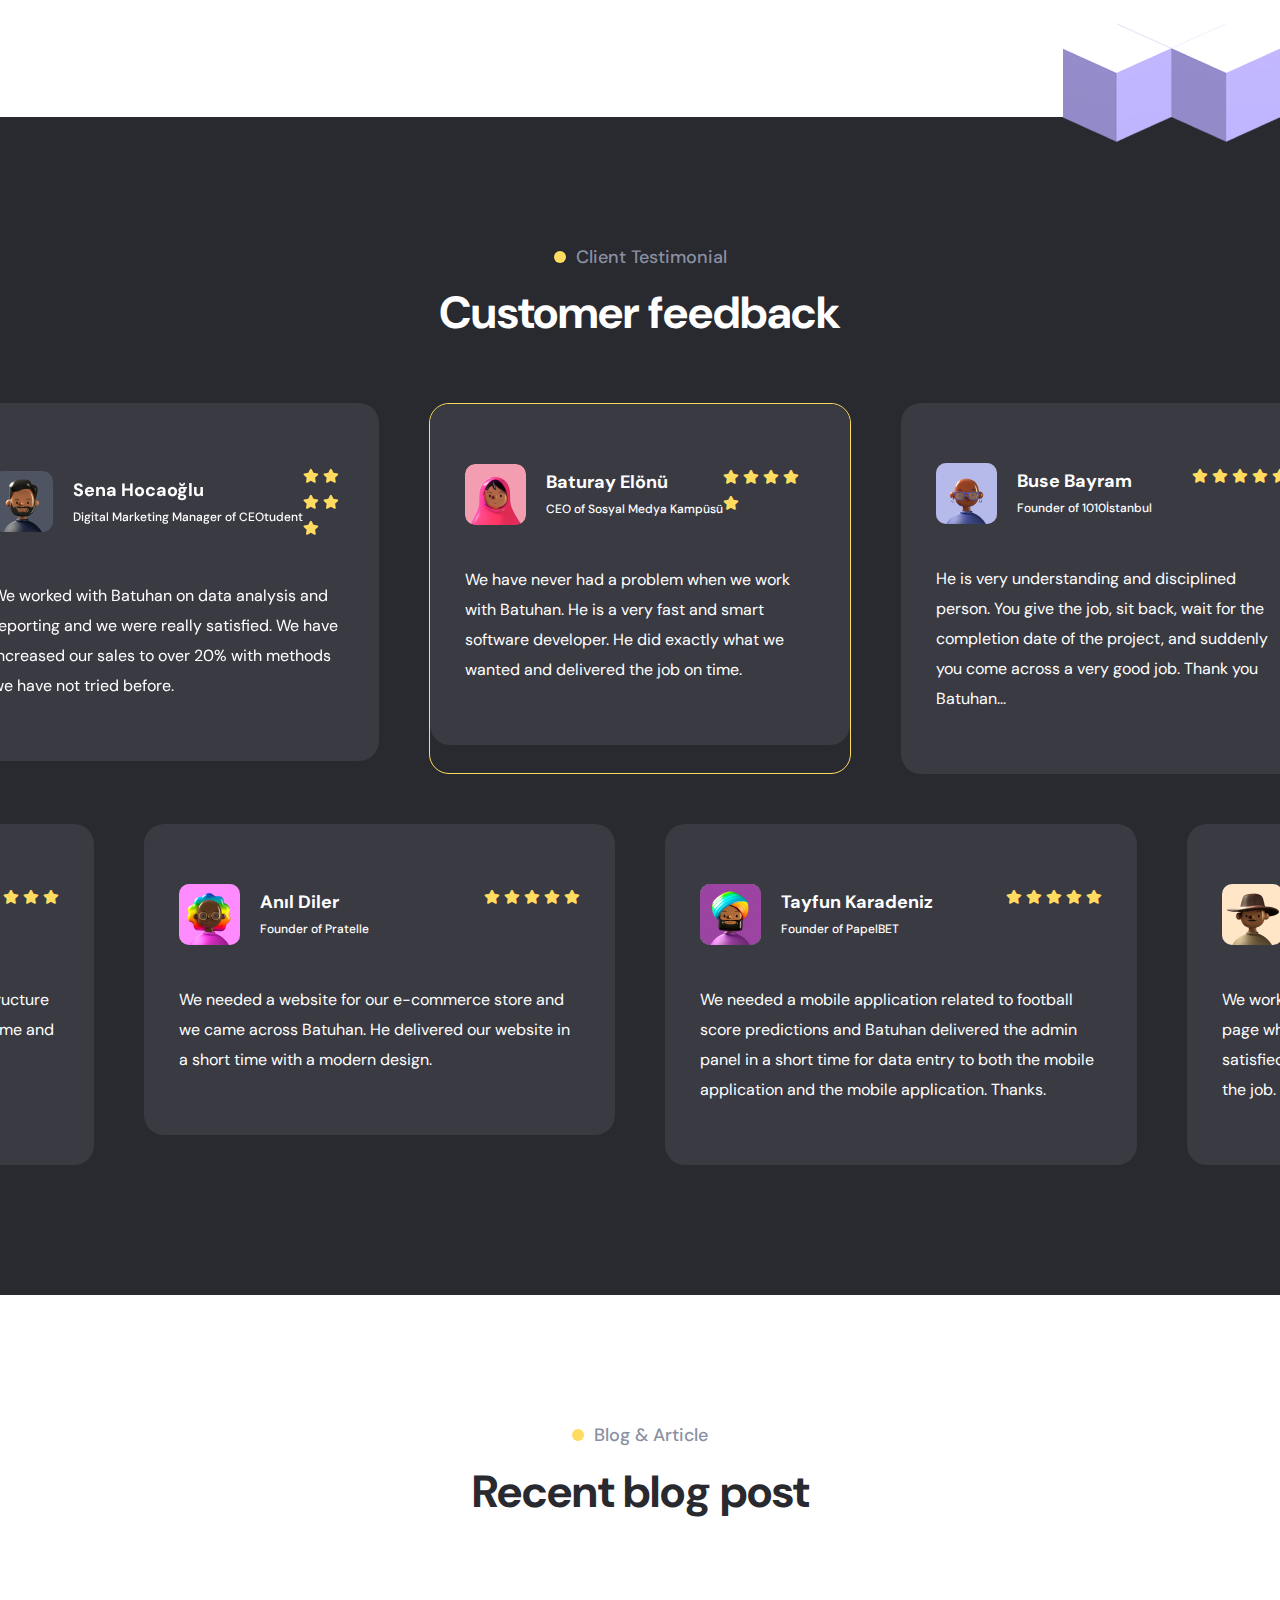
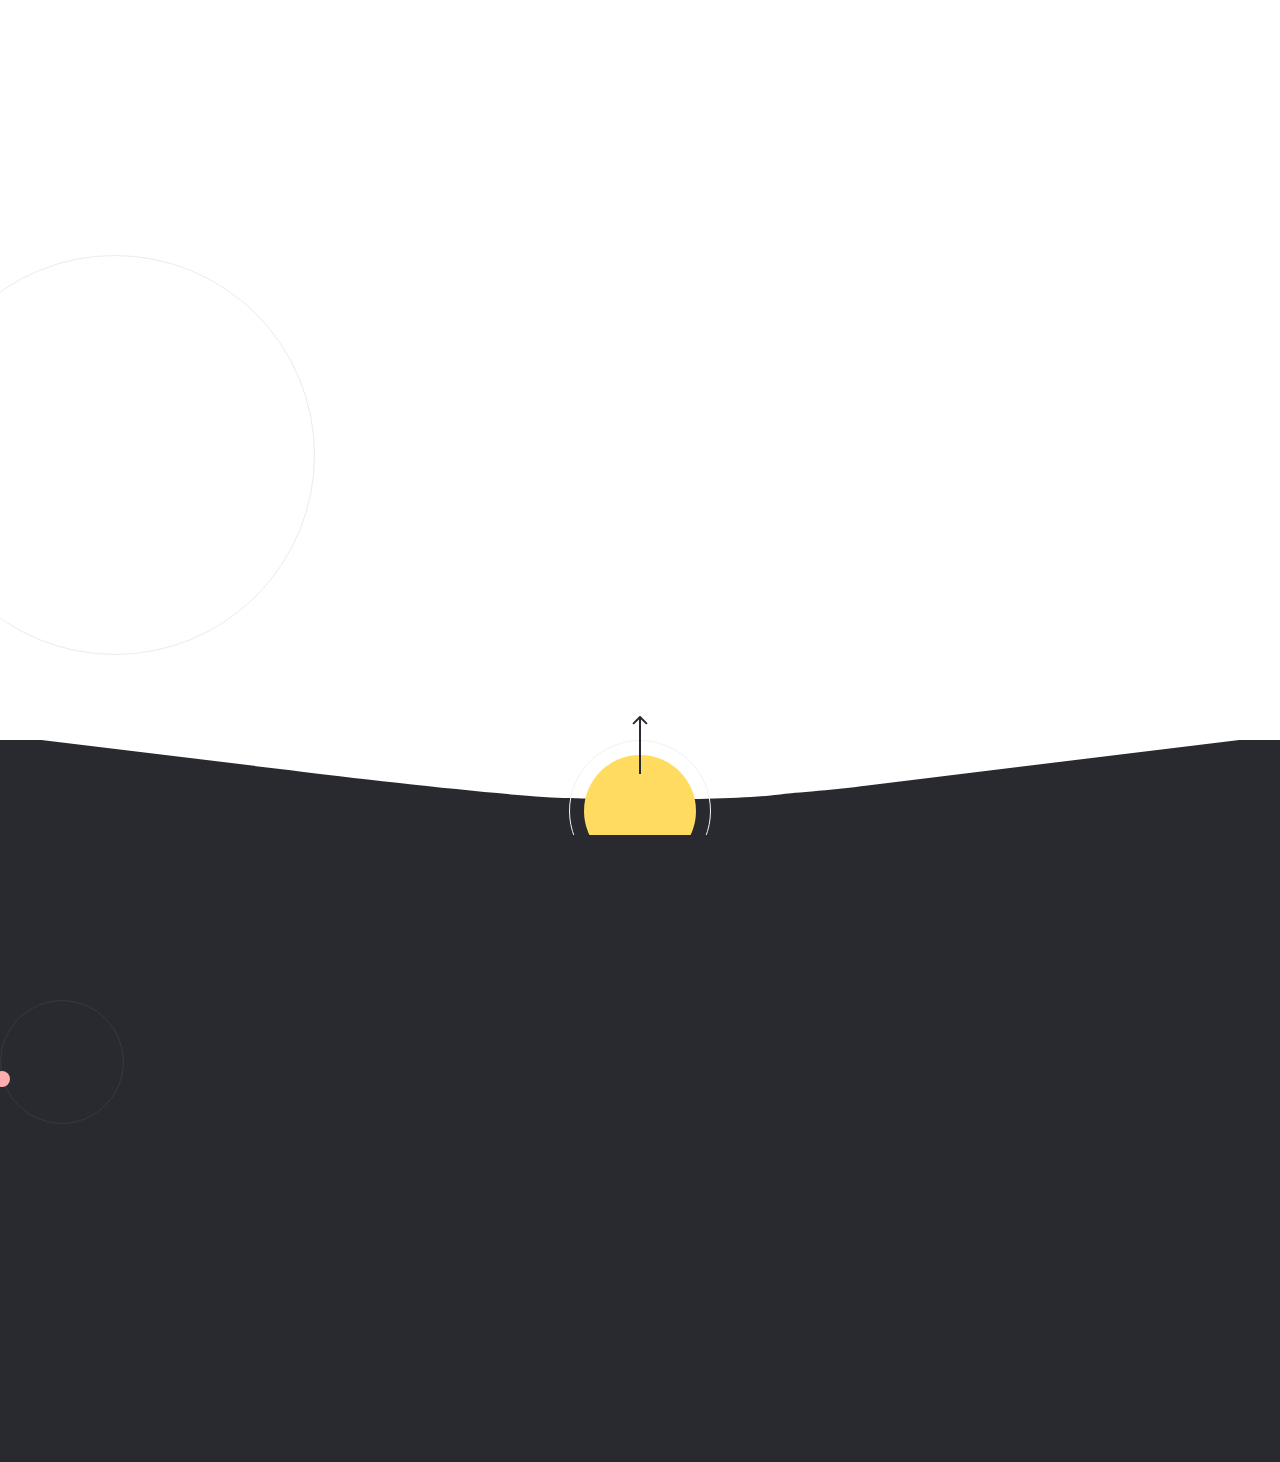
==== commit 903b7e4b: "all things are finished" ====
--- a/index.html
+++ b/index.html
@@ -1,10 +1,10 @@
 <!doctype html>
-<html class="no-js" lang="zxx">
+<html class="no-js" lang="eng">
 
 <head>
    <meta charset="utf-8">
    <meta http-equiv="x-ua-compatible" content="ie=edge">
-   <title> Collax - Creative Agency</title>
+   <title>bennbatuu | Freelance Full Stack Developer</title>
    <meta name="description" content="">
    <meta name="viewport" content="width=device-width, initial-scale=1">
 
@@ -23,17 +23,10 @@
    <link rel="stylesheet" href="assets/css/magnific-popup.css">
    <link rel="stylesheet" href="assets/css/spacing.css">
    <link rel="stylesheet" href="assets/css/style.css">
+   <link rel="stylesheet" href="assets/css/hover-reveal.css">
 </head>
 
 <body>
-   <!--[if lte IE 9]>
-      <p class="browserupgrade">You are using an <strong>outdated</strong> browser. Please <a href="https://browsehappy.com/">upgrade your browser</a> to improve your experience and security.</p>
-      <![endif]-->
-
-       <!-- class="wow slideInLeft" data-wow-duration="2s" data-wow-delay="5s" -->
-
-   <!-- tp-header-area-start -->
-
    <!-- pre loader area start -->
    <div id="preloader">
       <div class="preloader">
@@ -56,58 +49,11 @@
                   <div class="tp-main-menu">
                      <nav id="mobile-menu">
                         <ul>
-                           <li class="has-dropdown"><a href="index.html">Home</a> 
-                              <ul class="submenu text-start">
-                                 <li><a href="index.html">Creative Agency</a></li>
-                                 <li><a href="index-2.html">Personal Portfolio</a></li>
-                                 <li><a href="index-3.html">Startup Business</a></li>
-                                 <li><a href="index-4.html">Digital Agency</a></li>
-                                 <li><a href="index-5.html">Business Advisor</a></li>
-                                 <li><a href="index-6.html">IT Service Agency</a></li>
-                                 <li><a href="index-7.html">Corporate Agency</a></li>
-                                 <li><a href="index-8.html">Fashion Blog 01</a></li>
-                                 <li><a href="index-9.html">Fashion Blog 02</a></li>
-                              </ul>
-                           </li>
-                           <li class="has-dropdown "><a href="portfolio.html">Portfolio</a> 
-                              <ul class="submenu text-start">
-                                 <li><a href="portfolio.html">Portfolio Full Width</a></li>
-                                 <li><a href="portfolio-2.html">Portfolio Filter 01</a></li>
-                                 <li><a href="portfolio-3.html">Portfolio Filter 02</a></li>
-                                 <li><a href="portfolio-mesonary.html">Portfolio Masonry</a></li>
-                                 <li><a href="portfolio-details.html">Portfolio Details</a></li>
-                              </ul>
-                           </li>
-                           <li class="has-dropdown has-mega-menu"><a href="#">Pages</a>
-                              <ul class="submenu text-start">
-                                 <li><a href="about.html">About</a></li>
-                                 <li><a href="about-me.html">About Me</a></li>
-                                 <li><a href="job.html">Job</a></li>
-                                 <li><a href="job-details.html">Job Details</a></li>
-                                 <li><a href="product.html">Product</a></li>
-                                 <li><a href="product-details.html">Product Details</a></li>
-                                 <li><a href="service-1.html">Service 01</a></li>
-                                 <li><a href="service-2.html">Service 02</a></li>
-                                 <li><a href="service-3.html">Service 03</a></li>
-                                 <li><a href="service-4.html">Service 04</a></li>
-                                 <li><a href="service-details.html">Service Details</a></li>
-                                 <li><a href="testimonial.html">Testimonial</a></li>
-                                 <li><a href="price.html">Price</a></li>
-                                 <li><a href="faq.html">Faq</a></li>
-                                 <li><a href="login.html">Login</a></li>
-                                 <li><a href="registration.html">Register</a></li>
-                                 <li><a href="404.html">404</a></li>
-                              </ul>
-                           </li>
-                           <li class="has-dropdown "><a href="blog.html">Blog</a>
-                              <ul class="submenu text-start">
-                                 <li><a href="blog.html">Blog Sidebar</a></li>
-                                 <li><a href="blog-details.html">Blog Details</a></li>
-                                 <li><a href="blog-grid-1.html">Post Style 01</a></li>
-                                 <li><a href="blog-grid-2.html">Post Style 02</a></li>
-                                 <li><a href="blog-grid-3.html">Post Style 03</a></li>
-                              </ul>
-                           </li>
+                           <li><a href="index.html">Home</a></li>
+                           <li><a href="about-me.html">About Me</a></li>
+                           <li><a href="portfolio.html">Portfolio</a></li>
+                           <li><a href="services.html">Services</a></li>
+                           <li><a href="blog.html">Blog</a></li>
                            <li><a href="contact.html">Contact</a></li>
                         </ul>
                      </nav>
@@ -130,7 +76,7 @@
          <div class="row align-items-center">
             <div class="col-6">
                <div class="tp-logo">
-                  <a href="#"><img src="assets/img/logo/logo.png" alt=""></a>
+                  <a href="#"><img src="assets/img/logo/logo-blue.png" alt=""></a>
                </div>
             </div>
             <div class="col-6">
@@ -155,37 +101,18 @@
             <a class="close-btn" href="javascript:void(0)"><i class="fal fa-times-hexagon"></i></a>
          </div>
          <div class="tpoffcanvas__content d-none d-sm-block">
-            <p>We deploy world-class Creative <br> on demand.</p>
+            <p>I deploy world-class Creative <br> on demand.</p>
          </div>
          <div class="mobile-menu">
 
          </div>
          <div class="tpoffcanvas__contact">
-            <span>Contact us</span>
+            <span>Contact me</span>
             <ul>
-               <li><i class="fas fa-star"></i> <a href="https://goo.gl/maps/abHegV4AoiJA6Syd8" target="_blank">Melbone
-                     st, Australia, Ny 12099</a></li>
-               <li><i class="fas fa-star"></i> <a href="tel:8180012345678">+81 800 123 456 78</a></li>
-               <li><i class="fas fa-star"></i> <a href="mailto:Collaxmail@gmail.com">Collaxmail@gmail.com</a></li>
+               <li><i class="fas fa-star"></i> 4. Levent İstanbul / TURKEY</li>
+               <li><i class="fas fa-star"></i> <a href="tel:905414725820">+90 541 472 5820</a></li>
+               <li><i class="fas fa-star"></i> <a href="mailto:bennbatuu@gmail.com">bennbatuu@gmail.com</a></li>
             </ul>
-         </div>
-         <div class="tpoffcanvas__input d-none d-sm-block">
-            <p>Get UPdate</p>
-            <form class="p-relative" action="#">
-               <input type="text" placeholder="Enter mail">
-               <button type="submit"><i class="fas fa-paper-plane"></i></button>
-            </form>
-         </div>
-         <div class="tpoffcanvas__instagram d-none d-sm-block">
-            <p>Check Instagram POst</p>
-           <div class="tp-insta">
-            <div class="row">
-               <div class="col-3 col-sm-3"><a href="#"><img src="assets/img/offcanvas/insta-1.jpg" alt=""></a></div>
-               <div class="col-3 col-sm-3"><a href="#"><img src="assets/img/offcanvas/insta-2.jpg" alt=""></a></div>
-               <div class="col-3 col-sm-3"><a href="#"><img src="assets/img/offcanvas/insta-4.jpg" alt=""></a></div>
-               <div class="col-3 col-sm-3"><a href="#"><img src="assets/img/offcanvas/insta-4.jpg" alt=""></a></div>
-            </div>
-           </div>
          </div>
       </div>
    </div>
@@ -207,24 +134,27 @@
                <div class="col-xl-7 col-lg-7">
                   <div class="tp-hero-content">
                      <div class="tp-hero-text">
-                        <h2 class="tp-hero-title wow tpfadeUp" data-wow-duration=".3s" data-wow-delay=".6s">We make things look good</h2>
-                        <p class="wow tpfadeUp" data-wow-duration=".5s" data-wow-delay=".8s">At Collax we specialize in designing, building, shipping and scaling beautiful, <br>
+                        <h2 class="tp-hero-title wow tpfadeUp" data-wow-duration=".3s" data-wow-delay=".6s">I make things look good</h2>
+                        <p class="wow tpfadeUp" data-wow-duration=".5s" data-wow-delay=".8s">I specialize in designing, building, shipping and scaling beautiful, <br>
                            usable products with blazing-fast efficiency</p>
                         <div class="tp-hero-button mb-140 wow tpfadeUp" data-wow-duration=".7s" data-wow-delay="1s">
-                           <a class="tp-btn mr-30" href="portfolio-details.html">Visit Case Studies</a>
-                           <a class="tp-btn-grey" href="about-me.html">About Collax <i class="far fa-arrow-right"></i></a>
+                           <a class="tp-btn mr-30" href="portfolio.html">Visit Case Studies</a>
+                           <a class="tp-btn-grey" href="about-me.html">About Me<i class="far fa-arrow-right"></i></a>
                         </div>
                         <div class="tp-hero-social pb-30 wow tpfadeIn" data-wow-duration=".7s" data-wow-delay="1.2s">
                            <div class="tp-hero-social bp-hero-social">
-                              <a class="social-icon-1" href="#">
-                                 <i class="fab fa-facebook-f social-icon-1"></i><span>Facebook</span>
+                              <a class="social-icon-1" href="https://github.com/benbatuu">
+                                 <i class="fab fa-github social-icon-1"></i><span>github</span>
                               </a>
-                              <a class="social-icon-3" href="#"><i
-                                    class="fab fa-youtube social-icon-3"></i><span>youtube</span></a>
-                              <a class="social-icon-2" href="#"><i
-                                    class="fab fa-twitter social-icon-2"></i><span>twitter</span></a>
-                              <a class="social-icon-4" href="#"><i
-                                    class="fab fa-behance social-icon-4"></i><span>behance</span></a>
+                              <a class="social-icon-3" href="https://www.instagram.com/bennbatuu/">
+                                 <i class="fab fa-instagram social-icon-3"></i><span>instagram</span>
+                              </a>
+                              <a class="social-icon-2" href="https://www.linkedin.com/in/bennbatuu/">
+                                 <i class="fab fa-linkedin social-icon-2"></i><span>linkedin</span>
+                              </a>
+                              <a class="social-icon-4" href="https://wa.chat/batu-website">
+                                 <i class="fab fa-whatsapp social-icon-4"></i><span>whatsapp</span>
+                                 </a>
                            </div>
                         </div>
                      </div>
@@ -262,14 +192,9 @@
                <div class="col-lg-12">
                   <div class="tp-creative-box text-center">
                      <div class="tp-creative-content mb-110">
-                        <h4 class="tp-creative-title">We deploy world-class <b>Creative Design team</b> on demand.
+                        <h4 class="tp-creative-title">I deploy world-class <b>Creative Design team</b> on demand.
                            that can design, build, ship and
                            scale your vision in the most efficient way.</h4>
-                     </div>
-                     <div class="tp-play-button mb-150">
-                        <a class="popup-video" href="https://www.youtube.com/watch?v=PO_fBTkoznc"><i
-                              class="fal fa-play"></i></a>
-                        <span>Play Take a look behind the scenes</span>
                      </div>
                   </div>
                </div>
@@ -284,7 +209,7 @@
                            </div>
                            <div class="counter-text">
                               <span>100%</span>
-                              <p class="m-0">Client Setisfaction</p>
+                              <p class="m-0">Client Satisfaction</p>
                            </div>
                         </div>
                      </div>
@@ -296,8 +221,8 @@
                               <i class="flaticon-clipboard"></i>
                            </div>
                            <div class="counter-text">
-                              <span>1200+</span>
-                              <p class="m-0">Complete Project</p>
+                              <span>12+</span>
+                              <p class="m-0">Years Experience</p>
                            </div>
                         </div>
                      </div>
@@ -328,7 +253,7 @@
          <div class="row">
             <div class="col-12">
                <div class="tp-brand-section text-center pb-60">
-                  <h4 class="tp-brand-title">We are Already Build Solution for...</h4>
+                  <h4 class="tp-brand-title">I am Already Build Solution for...</h4>
                </div>
             </div>
          </div>
@@ -337,37 +262,32 @@
                <div class="swiper-wrapper d-flex align-items-center">
                   <div class="swiper-slide">
                      <div class="tp-brand-icon text-center">
-                        <img src="assets/img/brand/brand-1.png" alt="">
+                        <img src="assets/img/brand/bennbatuu-ceotudent.png" alt="">
                      </div>
                   </div>
                   <div class="swiper-slide">
                      <div class="tp-brand-icon text-center">
-                        <img src="assets/img/brand/brand-2.png" alt="">
+                        <img src="assets/img/brand/bennbatuu-park-dedeman.png" alt="">
                      </div>
                   </div>
                   <div class="swiper-slide">
                      <div class="tp-brand-icon text-center">
-                        <img src="assets/img/brand/brand-3.png" alt="">
+                        <img src="assets/img/brand/bennbatuu-damat-tween.png" alt="">
                      </div>
                   </div>
                   <div class="swiper-slide">
                      <div class="tp-brand-icon text-center">
-                        <img src="assets/img/brand/brand-4.png" alt="">
+                        <img src="assets/img/brand/bennbatuu-sosyal-medya-kampusu.png" alt="">
                      </div>
                   </div>
                   <div class="swiper-slide">
                      <div class="tp-brand-icon text-center">
-                        <img src="assets/img/brand/brand-5.png" alt="">
+                        <img src="assets/img/brand/bennbatuu-clicksus.png" alt="">
                      </div>
                   </div>
                   <div class="swiper-slide">
                      <div class="tp-brand-icon text-center">
-                        <img src="assets/img/brand/brand-6.png" alt="">
-                     </div>
-                  </div>
-                  <div class="swiper-slide">
-                     <div class="tp-brand-icon text-center">
-                        <img src="assets/img/brand/brand-6.png" alt="">
+                        <img src="assets/img/brand/bennbatuu-istanbul-aydin-universitesi.png" alt="">
                      </div>
                   </div>
                </div>
@@ -393,9 +313,9 @@
          <div class="row">
             <div class="col-lg-6 col-md-12 col-12">
                <div class="tp-service-section-box mb-30 wow tpfadeUp" data-wow-duration=".3s" data-wow-delay=".6s">
-                  <h5 class="tp-subtitle pb-10">What We Do?</h5>
+                  <h5 class="tp-subtitle pb-10">What I Do?</h5>
                   <h2 class="tp-title">Experts in every aspect lifecycle </h2>
-                  <a class="tp-btn" href="service-details.html">View All Services</a>
+                  <a class="tp-btn" href="services.html">View All Services</a>
                </div>
             </div>
             <div class="col-lg-6 col-md-12 col-12">
@@ -406,12 +326,11 @@
                      </div>
                      <div class="tp-sv-content pl-60">
                         <h3 class=" tp-sv-title mb-35"><a href="service-details.html">Ideation & Evaluation</a></h3>
-                        <p class="mb-30">At Collax we specialize in designing, building, shipping and scaling
-                           beautiful,
-                           usable products with blazing-fast</p>
-                        <p>At Collax we specialize in designing, building, shipping and scaling...</p>
+                        <p class="mb-30">During the idea and evaluation phase, I think and design the healthiest 
+                           and fastest results for your project.</p>
+                        <p>I can give consultancy to your projects and guide you.</p>
                         <div class="tp-sv-link mt-35">
-                           <a href="service-details.html"><i class="far fa-arrow-right"></i> Learn More</a>
+                           <a href="#"><i class="far fa-arrow-right"></i> Learn More</a>
                         </div>
                      </div>
                   </div>
@@ -425,12 +344,11 @@
                      </div>
                      <div class="tp-sv-content pl-60">
                            <h3 class="tp-sv-title mb-35"><a href="service-details.html">Design, Development</a></h3>
-                        <p class="mb-30">At Collax we specialize in designing, building, shipping and scaling
-                           beautiful,
-                           usable products with blazing-fast</p>
-                        <p>At Collax we specialize in designing, building, shipping and scaling...</p>
+                        <p class="mb-30">I design your project algorithmically, present you the roadmap, 
+                           and try to finalize the project as quickly as possible by sticking to this map.</p>
+                        <p>After the end of the project, I will hand over your work and provide the necessary maintenance and updating.<br><br></p>
                         <div class="tp-sv-link mt-35">
-                           <a href="service-3.html"><i class="far fa-arrow-right"></i> Learn More</a>
+                           <a href="#"><i class="far fa-arrow-right"></i> Learn More</a>
                         </div>
                      </div>
                   </div>
@@ -444,12 +362,11 @@
                      </div>
                      <div class="tp-sv-content pl-60">
                            <h3 class=" tp-sv-title mb-35"><a href="service-details.html">Online Marketing</a></h3>
-                        <p class="mb-30">At Collax we specialize in designing, building, shipping and scaling
-                           beautiful,
-                           usable products with blazing-fast</p>
-                        <p>At Collax we specialize in designing, building, shipping and scaling...</p>
+                        <p class="mb-30">I can increase the awareness of your business or project in the 
+                           digital world and provide you with potential customers.</p>
+                        <p>Whether you want to increase brand awareness or gain customers, you can make these possible with one of the online marketing areas.</p>
                         <div class="tp-sv-link mt-35">
-                           <a href="service-4.html"><i class="far fa-arrow-right"></i> Learn More</a>
+                           <a href="#"><i class="far fa-arrow-right"></i> Learn More</a>
                         </div>
                      </div>
                   </div>
@@ -469,226 +386,58 @@
          <div class="row align-items-center mb-15">
             <div class="col-xl-5 col-lg-12 col-md-12">
                <div class="tp-project-section-box">
-                  <h5 class="tp-subtitle">Our Project</h5>
-                  <h2 class="tp-title">Creative work. </h2>
-               </div>
-            </div>
-            <div class="col-xl-7 col-lg-12 col-md-12">
-               <div class="tp-service-tab-button">
-                  <nav>
-                     <div class="nav tp-service-tab justify-content-xl-end justify-content-lg-center" id="nav-tab"
-                        role="tablist">
-                        <button class="nav-links mb-10" id="nav-all-tab" data-bs-toggle="tab" data-bs-target="#all"
-                           type="button" role="tab" aria-controls="all" aria-selected="true">All</button>
-
-                        <button class="nav-links mb-10" id="nav-design-tab" data-bs-toggle="tab"
-                           data-bs-target="#design" type="button" role="tab" aria-controls="design"
-                           aria-selected="true">Website Design</button>
-
-                        <button class="nav-links active mb-10" id="nav-branding-tab" data-bs-toggle="tab"
-                           data-bs-target="#branding" type="button" role="tab" aria-controls="branding"
-                           aria-selected="true">Branding Design
-                        </button>
-
-                        <button class="nav-links mb-10" id="nav-app-tab" data-bs-toggle="tab" data-bs-target="#app"
-                           type="button" role="tab" aria-controls="app" aria-selected="true">App Design</button>
-                     </div>
-                  </nav>
-               </div>
-            </div>
-         </div>
-         <div class="tab-content" id="nav-tabContent">
-            <div class="tab-pane fade " id="all" role="tabpanel" aria-labelledby="nav-all-tab" tabindex="0">
-               <div class="project-tab-main">
-                  <div class="row gx-1  ">
-                     <div class="col-xl-6 col-lg-12">
-                        <div class="tp-project-box mb-20">
-                           <div class="tp-project-img fix mb-45">
-                              <img class="w-100" src="assets/img/project/brand-1.jpg" alt="">
-                           </div>
-                           <div class="tp-project-content ml-20">
-                              <h2 class="pro-lg-title"><a href="portfolio-details.html">Hosting Website Design</a></h2>
-                              <p>At Collax we specialize in designing, building, shipping...</p>
-                              <a class="tp-btn-sm" href="contact.html">View Case Studies <i class="far fa-arrow-right"></i></a>
-                           </div>
-                        </div>
-                     </div>
-                     <div class="col-xl-6 col-lg-12">
-                        <div class="row">
-                           <div class=" col-xl-12 col-lg-12">
-                              <div class="tp-project-box-sm d-flex align-items-center mb-20">
-                                 <div class="tp-project-sm-img fix ml-25 mr-35">
-                                    <img src="assets/img/project/app-2.jpg" alt="">
-                                 </div>
-                                 <div class="tp-project-sm-content">
-                                    <h3 class="pro-sm-title"><a href="portfolio-details.html">Medical Website</a></h3>
-                                    <p>At Collax we specialize in the most designing, building, shipping...</p>
-                                    <a class="tp-btn-white-sm" href="portfolio-details.html">Case Studies <i
-                                          class="far fa-arrow-right"></i></a>
-                                 </div>
-                              </div>
-                           </div>
-                           <div class="col-xl-12 col-lg-12">
-                              <div class="tp-project-box-sm d-flex align-items-center">
-                                 <div class="tp-project-sm-img fix ml-25 mr-35">
-                                    <img src="assets/img/project/project-4.jpg" alt="">
-                                 </div>
-                                 <div class="tp-project-sm-content">
-                                    <h3 class="pro-sm-title"><a href="portfolio-details.html">Pet Care Website</a></h3>
-                                    <p>At Collax we specialize in the most designing, building, shipping...</p>
-                                    <a class="tp-btn-white-sm" href="cportfolio-details.html">Case Studies <i
-                                          class="far fa-arrow-right"></i></a>
-                                 </div>
-                              </div>
-                           </div>
-                        </div>
-                     </div>
-                  </div>
-               </div>
-            </div>
-            <div class="tab-pane fade" id="design" role="tabpanel" aria-labelledby="nav-design-tab" tabindex="0">
-               <div class="project-tab-main">
-                  <div class="row gx-1  ">
-                     <div class="col-xl-6 col-lg-12">
-                        <div class="tp-project-box mb-20">
-                           <div class="tp-project-img fix mb-45">
-                              <img class="w-100" src="assets/img/project/project-1.jpg" alt="">
-                           </div>
-                           <div class="tp-project-content ml-20">
-                              <h2 class="pro-lg-title"><a href="portfolio-details.html">Hosting Website Design</a></h2>
-                              <p>At Collax we specialize in designing, building, shipping...</p>
-                              <a class="tp-btn-sm" href="portfolio-details.html">View Case Studies <i class="far fa-arrow-right"></i></a>
-                           </div>
-                        </div>
-                     </div>
-                     <div class="col-xl-6 col-lg-12">
-                        <div class="row">
-                           <div class=" col-xl-12 col-lg-12">
-                              <div class="tp-project-box-sm d-flex align-items-center mb-20">
-                                 <div class="tp-project-sm-img fix ml-25 mr-35">
-                                    <img src="assets/img/project/project-2.jpg" alt="">
-                                 </div>
-                                 <div class="tp-project-sm-content">
-                                    <h3 class="pro-sm-title"><a href="portfolio-details.html">Medical Website</a></h3>
-                                    <p>At Collax we specialize in the most designing, building, shipping...</p>
-                                    <a class="tp-btn-white-sm" href="portfolio-details.html">Case Studies <i
-                                          class="far fa-arrow-right"></i></a>
-                                 </div>
-                              </div>
-                           </div>
-                           <div class="col-xl-12 col-lg-12">
-                              <div class="tp-project-box-sm d-flex align-items-center">
-                                 <div class="tp-project-sm-img fix ml-25 mr-35">
-                                    <img src="assets/img/project/project-4.jpg" alt="">
-                                 </div>
-                                 <div class="tp-project-sm-content">
-                                    <h3 class="pro-sm-title"><a href="portfolio-details.html">Pet Care Website</a></h3>
-                                    <p>At Collax we specialize in the most designing, building, shipping...</p>
-                                    <a class="tp-btn-white-sm" href="portfolio-details.html">Case Studies <i
-                                          class="far fa-arrow-right"></i></a>
-                                 </div>
-                              </div>
-                           </div>
-                        </div>
-                     </div>
-                  </div>
-               </div>
-            </div>
-            <div class="tab-pane fade show active " id="branding" role="tabpanel" aria-labelledby="nav-branding-tab"
-               tabindex="0">
-               <div class="project-tab-main">
-                  <div class="row gx-1  ">
-                     <div class="col-xl-6 col-lg-12">
-                        <div class="tp-project-box mb-20">
-                           <div class="tp-project-img fix mb-45">
-                              <img class="w-100" src="assets/img/project/brand-1.jpg" alt="">
-                           </div>
-                           <div class="tp-project-content ml-20">
-                              <h2 class="pro-lg-title"><a href="portfolio-details.html">Web Application Design</a></h2>
-                              <p>At Collax we specialize in designing, building, shipping...</p>
-                              <a class="tp-btn-sm" href="portfolio-details.html">View Case Studies <i class="far fa-arrow-right"></i></a>
-                           </div>
-                        </div>
-                     </div>
-                     <div class="col-xl-6 col-lg-12">
-                        <div class="row">
-                           <div class=" col-xl-12 col-lg-12">
-                              <div class="tp-project-box-sm d-flex align-items-center mb-20">
-                                 <div class="tp-project-sm-img fix ml-25 mr-35">
-                                    <img src="assets/img/project/brand-2.jpg" alt="">
-                                 </div>
-                                 <div class="tp-project-sm-content">
-                                    <h3 class="pro-sm-title"><a href="portfolio-details.html">Globar Art Deisgn</a></h3>
-                                    <p>At Collax we specialize in the most designing, building, shipping...</p>
-                                    <a class="tp-btn-white-sm" href="portfolio-details.html">Case Studies <i
-                                          class="far fa-arrow-right"></i></a>
-                                 </div>
-                              </div>
-                           </div>
-                           <div class="col-xl-12 col-lg-12">
-                              <div class="tp-project-box-sm d-flex align-items-center">
-                                 <div class="tp-project-sm-img fix ml-25 mr-35">
-                                    <img src="assets/img/project/brand-3.jpg" alt="">
-                                 </div>
-                                 <div class="tp-project-sm-content">
-                                    <h3 class="pro-sm-title"><a href="portfolio-details.html">Modern Branding Design</a></h3>
-                                    <p>At Collax we specialize in the most designing, building, shipping...</p>
-                                    <a class="tp-btn-white-sm" href="portfolio-details.html">Case Studies <i
-                                          class="far fa-arrow-right"></i></a>
-                                 </div>
-                              </div>
-                           </div>
-                        </div>
-                     </div>
-                  </div>
-               </div>
-            </div>
-            <div class="tab-pane fade" id="app" role="tabpanel" aria-labelledby="nav-app-tab" tabindex="0">
-               <div class="project-tab-main">
-                  <div class="row gx-1  ">
-                     <div class="col-xl-6 col-lg-12">
-                        <div class="tp-project-box mb-20">
-                           <div class="tp-project-img fix mb-45">
-                              <img class="w-100" src="assets/img/project/app-1.jpg" alt="">
-                           </div>
-                           <div class="tp-project-content ml-20">
-                              <h2 class="pro-lg-title"><a href="portfolio-details.html">Banking App Management</a></h2>
-                              <p>At Collax we specialize in designing, building, shipping...</p>
-                              <a class="tp-btn-sm" href="portfolio-details.html">View Case Studies <i class="far fa-arrow-right"></i></a>
-                           </div>
-                        </div>
-                     </div>
-                     <div class="col-xl-6 col-lg-12">
-                        <div class="row">
-                           <div class=" col-xl-12 col-lg-12">
-                              <div class="tp-project-box-sm d-flex align-items-center mb-20">
-                                 <div class="tp-project-sm-img fix ml-25 mr-35">
-                                    <img src="assets/img/project/app-2.jpg" alt="">
-                                 </div>
-                                 <div class="tp-project-sm-content">
-                                    <h3 class="pro-sm-title"><a href="portfolio-details.html">Financial App Deisgn</a></h3>
-                                    <p>At Collax we specialize in the most designing, building, shipping...</p>
-                                    <a class="tp-btn-white-sm" href="portfolio-details.html">Case Studies <i
-                                          class="far fa-arrow-right"></i></a>
-                                 </div>
-                              </div>
-                           </div>
-                           <div class="col-xl-12 col-lg-12">
-                              <div class="tp-project-box-sm d-flex align-items-center">
-                                 <div class="tp-project-sm-img fix ml-25 mr-35">
-                                    <img src="assets/img/project/app-3.jpg" alt="">
-                                 </div>
-                                 <div class="tp-project-sm-content">
-                                    <h3 class="pro-sm-title"><a href="portfolio-details.html">Yoga App Desgin</a></h3>
-                                    <p>At Collax we specialize in the most designing, building, shipping...</p>
-                                    <a class="tp-btn-white-sm" href="portfolio-details.html">Case Studies <i
-                                          class="far fa-arrow-right"></i></a>
-                                 </div>
-                              </div>
-                           </div>
-                        </div>
-                     </div>
-                  </div>
+                  <h5 class="tp-subtitle">My Project</h5>
+                  <h2 class="tp-title">Don't work hard, work smart.</h2>
+               </div>
+            </div>
+         </div>
+         <div class="tp-project-area tp-cc-project pt-130 pb-100">
+            <div class="container">
+               <div class="row grid">
+                  <div class="col-xl-6 col-lg-6 col-md-12 grid-item">
+                     <div class="tp-project-item-four tp-img-reveal-item mb-30" data-subtitle="Web Design" data-title="1010 İstanbul" data-fx="1">
+                        <div class="tp-project-item-four__img fix">
+                           <a href="#"><img class="w-100" src="assets/img/project/project-4.1.jpeg" alt=""></a>
+                        </div>
+                     </div>
+                  </div>
+                  <div class="col-xl-6 col-lg-6 col-md-12 grid-item">
+                     <div class="tp-project-item-four tp-img-reveal-item mb-30" data-subtitle="Web Design" data-title="Kartal Tıp Merkezi" data-fx="1">
+                        <div class="tp-project-item-four__img fix">
+                           <a href="#"><img class="w-100" src="assets/img/project/project-2.jpeg" alt=""></a>
+                        </div>
+                     </div>
+                  </div>
+                  <div class="col-xl-6 col-lg-6 col-md-12 grid-item">
+                     <div class="tp-project-item-four tp-img-reveal-item mb-30" data-subtitle="Web Design" data-title="Mega Holding" data-fx="1">
+                        <div class="tp-project-item-four__img fix">
+                           <a href="#"><img class="w-100" src="assets/img/project/project-1.jpeg" alt=""></a>
+                        </div>
+                     </div>
+                  </div>
+                  <div class="col-xl-6 col-lg-6 col-md-12 grid-item">
+                     <div class="tp-project-item-four tp-img-reveal-item mb-30" data-subtitle="Branding" data-title="Clinichaus" data-fx="1">
+                        <div class="tp-project-item-four__img fix">
+                           <a href="#"><img class="w-100" src="assets/img/project/project-5.png" alt=""></a>
+                        </div>
+                     </div>
+                  </div>
+                  
+                  <div class="col-xl-6 col-lg-6 col-md-12 grid-item">
+                     <div class="tp-project-item-four tp-img-reveal-item mb-30" data-subtitle="Social Media Design" data-title="Eryap Group" data-fx="1">
+                        <div class="tp-project-item-four__img fix">
+                           <a href="#"><img class="w-100" src="assets/img/project/project-4.jpeg" alt=""></a>
+                        </div>
+                     </div>
+                  </div>
+                  <div class="col-xl-6 col-lg-6 col-md-12 grid-item">
+                     <div class="tp-project-item-four tp-img-reveal-item mb-30" data-subtitle="Web Design" data-title="Linkedin Akademi" data-fx="1">
+                        <div class="tp-project-item-four__img fix">
+                           <a href="#"><img class="w-100" src="assets/img/project/project-6.1.jpeg" alt=""></a>
+                        </div>
+                     </div>
+                  </div>
+   
                </div>
             </div>
          </div>
@@ -714,11 +463,12 @@
                      <div class="tp-testimonial-item">
                         <div class="tp-testi-meta d-flex justify-content-between mb-40">
                            <div class="tp-testi-icon-box d-flex align-items-center">
-                              <div class="tp-testi-img mr-20"><img src="assets/img/testimonial/testi-1.png" alt="">
+                              <div class="tp-testi-img mr-20">
+                                 <img src="assets/img/testimonial/testi-1.png" alt="">
                               </div>
                               <div class="tp-testi-client-position">
-                                 <h3>Darrell Steward</h3>
-                                 <h6>Founder of (Rirax)</h6>
+                                 <h3>Baturay Elönü</h3>
+                                 <h6>CEO of Sosyal Medya Kampüsü</h6>
                               </div>
                            </div>
                            <div class="tp-testi-ratting">
@@ -730,9 +480,8 @@
                            </div>
                         </div>
                         <div class="tp-testi-p-text">
-                           <p>Collax was very diligent, polite and extremely customer oriented. I think Monika will
-                              go
-                              far with that attitude and ...he is such a honest, decent and reliable.</p>
+                           <p>We have never had a problem when we work with Batuhan. 
+                              He is a very fast and smart software developer. He did exactly what we wanted and delivered the job on time.</p>
                         </div>
                      </div>
                   </div>
@@ -743,8 +492,8 @@
                               <div class="tp-testi-img mr-20"><img src="assets/img/testimonial/testi-2.jpg" alt="">
                               </div>
                               <div class="tp-testi-client-position">
-                                 <h3>Floyd Miles</h3>
-                                 <h6>CEO of (Orix)</h6>
+                                 <h3>Buse Bayram</h3>
+                                 <h6>Founder of 1010İstanbul</h6>
                               </div>
                            </div>
                            <div class="tp-testi-ratting">
@@ -756,9 +505,9 @@
                            </div>
                         </div>
                         <div class="tp-testi-p-text">
-                           <p>Collax was very diligent, polite and extremely customer oriented. I think Monika will
-                              go
-                              far with that attitude and ...he is such a honest, decent and reliable.</p>
+                           <p>He is very understanding and disciplined person. You give the job, sit back, 
+                              wait for the completion date of the project, and suddenly you come across a very good job. 
+                              Thank you Batuhan...</p>
                         </div>
                      </div>
                   </div>
@@ -769,8 +518,8 @@
                               <div class=" tp-testi-img mr-20"><img src="assets/img/testimonial/testi-3.png" alt="">
                               </div>
                               <div class="tp-testi-client-position">
-                                 <h3>Albert Flores</h3>
-                                 <h6>Founder of (Rirax)</h6>
+                                 <h3>Sena Hocaoğlu</h3>
+                                 <h6>Digital Marketing Manager of CEOtudent</h6>
                               </div>
                            </div>
                            <div class="tp-testi-ratting">
@@ -782,9 +531,7 @@
                            </div>
                         </div>
                         <div class="tp-testi-p-text">
-                           <p>Collax was very diligent, polite and extremely customer oriented. I think Monika will
-                              go
-                              far with that attitude and ...he is such a honest, decent and reliable.</p>
+                           <p>We worked with Batuhan on data analysis and reporting and we were really satisfied. We have increased our sales to over 20% with methods we have not tried before.</p>
                         </div>
                      </div>
                   </div>
@@ -801,8 +548,8 @@
                               <div class="tp-testi-img mr-20"><img src="assets/img/testimonial/testi-4.jpg" alt="">
                               </div>
                               <div class="tp-testi-client-position">
-                                 <h3>Dianne Russell</h3>
-                                 <h6>CEO of (Orix)</h6>
+                                 <h3>Tolga ER</h3>
+                                 <h6>Founder of Visual by Future</h6>
                               </div>
                            </div>
                            <div class="tp-testi-ratting">
@@ -814,9 +561,7 @@
                            </div>
                         </div>
                         <div class="tp-testi-p-text">
-                           <p>Absolutely amazing. we can't believe how incredible this turned out. Yetta Thomas is a
-                              true professional. he is such a honest, decent and reliable. He always provide good
-                              service</p>
+                           <p>We worked with Batuhan for a payment infrastructure integration. He solved our business in a short time and our payment problem disappeared. Thank you Batuhan.</p>
                         </div>
                      </div>
                   </div>
@@ -827,8 +572,8 @@
                               <div class="tp-testi-img mr-20"><img src="assets/img/testimonial/testi-5.jpg" alt="">
                               </div>
                               <div class="tp-testi-client-position">
-                                 <h3>Jerome Bell</h3>
-                                 <h6>CEO of (Orix)</h6>
+                                 <h3>Anıl Diler</h3>
+                                 <h6>Founder of Pratelle</h6>
                               </div>
                            </div>
                            <div class="tp-testi-ratting">
@@ -840,8 +585,7 @@
                            </div>
                         </div>
                         <div class="tp-testi-p-text">
-                           <p>Collax is a very talented designer and his most valuable role is to teach design in a
-                              professional way. He trained design courses under my company Chartered Professional</p>
+                           <p>We needed a website for our e-commerce store and we came across Batuhan. He delivered our website in a short time with a modern design.</p>
                         </div>
                      </div>
                   </div>
@@ -852,8 +596,8 @@
                               <div class=" tp-testi-img mr-20"><img src="assets/img/testimonial/testi-6.jpg" alt="">
                               </div>
                               <div class="tp-testi-client-position">
-                                 <h3>Floyd Miles</h3>
-                                 <h6>CEO of (Orix)</h6>
+                                 <h3>Tayfun Karadeniz</h3>
+                                 <h6>Founder of PapelBET</h6>
                               </div>
                            </div>
                            <div class="tp-testi-ratting">
@@ -865,9 +609,7 @@
                            </div>
                         </div>
                         <div class="tp-testi-p-text">
-                           <p>Absolutely amazing. we can't believe how incredible this turned out. Yetta Thomas is a
-                              true professional. he is such a honest, decent and reliable. He always provide good
-                              service</p>
+                           <p>We needed a mobile application related to football score predictions and Batuhan delivered the admin panel in a short time for data entry to both the mobile application and the mobile application. Thanks.</p>
                         </div>
                      </div>
                   </div>
@@ -878,8 +620,8 @@
                               <div class=" tp-testi-img mr-20"><img src="assets/img/testimonial/testi-4.jpg" alt="">
                               </div>
                               <div class="tp-testi-client-position">
-                                 <h3>Robert Fox</h3>
-                                 <h6>CEO of (Orix)</h6>
+                                 <h3>Leo Diaz</h3>
+                                 <h6>Designer of Damat Tween</h6>
                               </div>
                            </div>
                            <div class="tp-testi-ratting">
@@ -891,9 +633,7 @@
                            </div>
                         </div>
                         <div class="tp-testi-p-text">
-                           <p>Absolutely amazing. we can't believe how incredible this turned out. Yetta Thomas is a
-                              true professional. he is such a honest, decent and reliable. He always provide good
-                              service</p>
+                           <p>We worked with Batuhan for the software of a web page whose design is ready and we were very satisfied as a whole team. He is energetic and knows the job.</p>
                         </div>
                      </div>
                   </div>
@@ -904,8 +644,8 @@
                               <div class=" tp-testi-img mr-20"><img src="assets/img/testimonial/testi-5.jpg" alt="">
                               </div>
                               <div class="tp-testi-client-position">
-                                 <h3>Floyd Miles</h3>
-                                 <h6>CEO of (Orix)</h6>
+                                 <h3>Jasper Smith</h3>
+                                 <h6>Director of Park Dedeman</h6>
                               </div>
                            </div>
                            <div class="tp-testi-ratting">
@@ -917,9 +657,7 @@
                            </div>
                         </div>
                         <div class="tp-testi-p-text">
-                           <p>Absolutely amazing. we can't believe how incredible this turned out. Yetta Thomas is a
-                              true professional. he is such a honest, decent and reliable. He always provide good
-                              service</p>
+                           <p>We had worked together for our hotels control software and web pages for promotion. After months of working with him, a smooth and modern business emerged. Thank you Batuhan...</p>
                         </div>
                      </div>
                   </div>
@@ -945,51 +683,44 @@
             </div>
          </div>
          <div class="row gx-40">
-            <div class="col-xl-6 col-lg-6">
-               <div class="tp-blog-box mb-30 wow tpfadeLeft" data-wow-duration=".6s" data-wow-delay=".4s">
-                  <div class="tp-blog-item">
-                     <div class="tp-blog-img fix mb-35">
-                        <a href="#"> <img class="w-100" src="assets/img/blog/blog-1.jpg" alt=""></a>
-                     </div>
-                     <div class="tp-blog-meta d-flex justify-content-between mb-30">
-                        <a href="#">Tutorilas</a>
-                        <a class="tp-blog-meta-color" href="#">February. 20.2022</a>
-                     </div>
-                     <div class="tp-blog-info">
-                        <h3 class="tp-blog-title"><a href="blog-details.html">How to add a count up animation the webflow site.</a>
-                        </h3>
-                        <p>At Collax we specialize in designing, building, shipping and scaling beautiful, usable
-                           products
-                           with blazing-fast</p>
-                     </div>
-                  </div>
-               </div>
-            </div>
-            <div class="col-xl-6 col-lg-6">
-               <div class="tp-blog-box mb-30 wow tpfadeRight" data-wow-duration=".7s" data-wow-delay=".6s">
-                  <div class="tp-blog-item">
-                     <div class="tp-blog-img fix mb-35">
-                        <a href="#"><img class="w-100" src="assets/img/blog/blog-2.jpg" alt=""></a>
-                     </div>
-                     <div class="tp-blog-meta d-flex justify-content-between mb-30">
-                        <a href="#">Business</a>
-                        <a class="tp-blog-meta-color" href="#">February. 20.2022</a>
-                     </div>
-                     <div class="tp-blog-info">
-                        <h3 class="tp-blog-title"><a href="blog-details.html">How to grow your business with collax digital
-                              solution.</a></h3>
-                        <p>At Collax we specialize in designing, building, shipping and scaling beautiful, usable
-                           products
-                           with blazing-fast</p>
-                     </div>
-                  </div>
-               </div>
-            </div>
-         </div>
-         <div class="row">
-            <div class="col-xl-12">
-               <div class="tp-blog-button text-center mt-30">
-                  <a class="tp-btn" href="blog-details.html">View Case Studies</a>
+            <div class="col-xl-6 col-md-6 mb-80 tp-blog-border wow tpfadeUp" data-wow-duration=".3s" data-wow-delay=".6s">
+               <div class="tp-blog-item-three">
+                  <div class="tp-blog-item-three__img fix">
+                     <a href="#"><img class="w-100" src="assets/img/blog/web-design.jpeg" alt=""></a>
+                  </div>
+                  <div class="tp-blog-item-three__content">
+                     <div class="tp-blog-item-three__meta pt-25 pb-15">
+                        <a href="/blog/web-design.html">Web Design</a>
+                        <a class="tp-meta-text" href="/blog/web-design.html"><i class="fal fa-calendar-alt"></i> 27 March 2022</a>
+                     </div>
+                     <div class="tp-blog-item-three__title">
+                        <h4 class="tp-bp-title"><a href="#">What is Web Design?</a></h4>
+                        <p>Web design is the process of creating visually appealing and user-friendly...</p>
+                     </div>
+                     <div class="tp-blog-item-three__button">
+                        <a class="tp-btn-grey-sm" href="/blog/web-design.html">Read more</a>
+                     </div>
+                  </div>
+               </div>
+            </div>
+            <div class="col-xl-6 col-md-6 mb-80 tp-blog-border wow tpfadeUp" data-wow-duration=".5s" data-wow-delay=".8s">
+               <div class="tp-blog-item-three tp-blog-item-three-border">
+                  <div class="tp-blog-item-three__img fix">
+                     <a href="#"><img class="w-100" height="338" src="assets/img/blog/ui-ux.png" alt=""></a>
+                  </div>
+                  <div class="tp-blog-item-three__content">
+                     <div class="tp-blog-item-three__meta pt-25 pb-15">
+                        <a href="#">UI/UX Design</a>
+                        <a class="tp-meta-text" href="#"><i class="fal fa-calendar-alt"></i>22 April 2022</a>
+                     </div>
+                     <div class="tp-blog-item-three__title">
+                        <h4 class="tp-bp-title"><a href="/blog/what-is-ui-ux-design.html">What is UI/UX Design</a></h4>
+                        <p>UI/UX design is the process of creating intuitive and visually appealing...</p>
+                     </div>
+                     <div class="tp-blog-item-three__button">
+                        <a class="tp-btn-grey-sm" href="/blog/what-is-ui-ux-design.html">Read more</a>
+                     </div>
+                  </div>
                </div>
             </div>
          </div>
@@ -997,39 +728,7 @@
    </div>
    <!-- blog-area-end -->
 
-   <!-- news-letter-area-start -->
-   <div class="tp-news-letter-area pb-140 wow tpfadeUp" data-wow-duration=".7s" data-wow-delay=".4s">
-      <div class="container">
-         <div class="tp-news-letter-box p-relative" data-background="assets/img/news/news-shape.png">
-            <div class="row">
-               <div class="col-xl-6 col-lg-6 col-md-8 col-12  ">
-                  <div class="tp-news-wrapper pl-90 z-index-1">
-                     <div class="tp-news-letter-section-box">
-                        <h5 class="tp-subtitle subtitle-secondary-color">Get update</h5>
-                        <h2 class="tp-title tp-white-text">Get latest updates and deals</h2>
-                     </div>
-                     <div class="tp-news-button p-relative">
-                        <form action="#">
-                           <input type="text" placeholder="Enter your mail">
-                           <button class="tp-submit-button tp-btn-yellow-semilar" type="submit">Subscribe <i
-                                 class="far fa-arrow-right"></i></button>
-                        </form>
-                     </div>
-                  </div>
-               </div>
-               <div class="col-xl-6 col-lg-6 text-lg-end col-md-4  ">
-                  <div class="tp-news-letter-img">
-                     <img src="assets/img/news/news-1.png" alt="">
-                  </div>
-               </div>
-            </div>
-            <div class="tp-news-shape-img">
-               <img src="assets/img/news/news-shape-2.png" alt="">
-            </div>
-         </div>
-      </div>
-   </div>
-   <!-- news-letter-area-end -->
+
 
    </main>
 
@@ -1064,7 +763,7 @@
                <div class="row align-items-center">
                   <div class="col-xl-7 col-lg-7 col-md-7 col-12">
                      <div class="tp-footer-top">
-                        <h5 class="tp-footer-title">More than 10 years in the game and we're <br> just getting started.
+                        <h5 class="tp-footer-title">More than 12 years in the game and I'm <br> just getting started.
                            🤝</h5>
                      </div>
                   </div>
@@ -1082,14 +781,14 @@
                   <div class="row align-items-center">
                      <div class="col-xl-5 col-lg-5 col-md-5 col-12">
                         <div class="tp-copyright-text z-index-1">
-                           <p class="m-0">© 2022 Creative Agency , All Right Receved.</p>
+                           <p class="m-0">© 2023 bennbatuu , All Right Reserved by Batuhan Küçük.</p>
                         </div>
                      </div>
                      <div class="col-xl-7 col-lg-7 col-md-7 col-12">
                         <div class="tp-copyright-right text-md-end text-start">
-                           <a href="#">Support</a>
-                           <a href="#">Privacy policy</a>
-                           <a href="#">Tterms and conditions</a>
+                           <a href="faq.html">FAQ</a>
+                           <a href="privacy-policy.html">Privacy policy</a>
+                           <a href="terms-and-conditions.html">Terms and conditions</a>
                         </div>
                      </div>
                   </div>
@@ -1098,15 +797,15 @@
                   <div class="row align-items-center">
                      <div class="col-xl-4 col-lg-4 col-md-4 col-12">
                         <div class="tp-copyright-logo mt-35">
-                           <a href="index.html"><img src="assets/img/copyright/copyright-logo.png" alt=""></a>
+                           <a href="index.html"><img src="assets/img/logo/logo-white.png" alt=""></a>
                         </div>
                      </div>
                      <div class="col-xl-8 col-lg-8 col-md-8 col-12">
                         <div class="tp-copyright-social text-md-end mt-25">
-                           <a href="#"><i class="fab fa-linkedin-in"></i></a>
-                           <a href="#"><i class="fab fa-facebook-f"></i></a>
-                           <a href="#"><i class="fab fa-instagram"></i></a>
-                           <a href="#"><i class="fab fa-youtube"></i></a>
+                           <a href="https://github.com/benbatuu"><i class="fab fa-github"></i></a>
+                           <a href="https://www.instagram.com/bennbatuu/"><i class="fab fa-instagram"></i></a>
+                           <a href="https://www.linkedin.com/in/bennbatuu/"><i class="fab fa-linkedin-in"></i></a>
+                           <a href="https://wa.chat/batu-website"><i class="fab fa-whatsapp"></i></a>
                         </div>
                      </div>
                   </div>
@@ -1139,6 +838,10 @@
    <script src="assets/js/imagesloaded-pkgd.js"></script>
    <script src="assets/js/ajax-form.js"></script>
    <script src="assets/js/main.js"></script>
+   <script src="assets/js/hover-reveal.js"></script>
+   <script src="assets/js/charming.js"></script>
+   <script src="assets/js/tween-max.js"></script>
+   <script src="assets/js/ajax-form.js"></script>
 </body>
 
 </html>